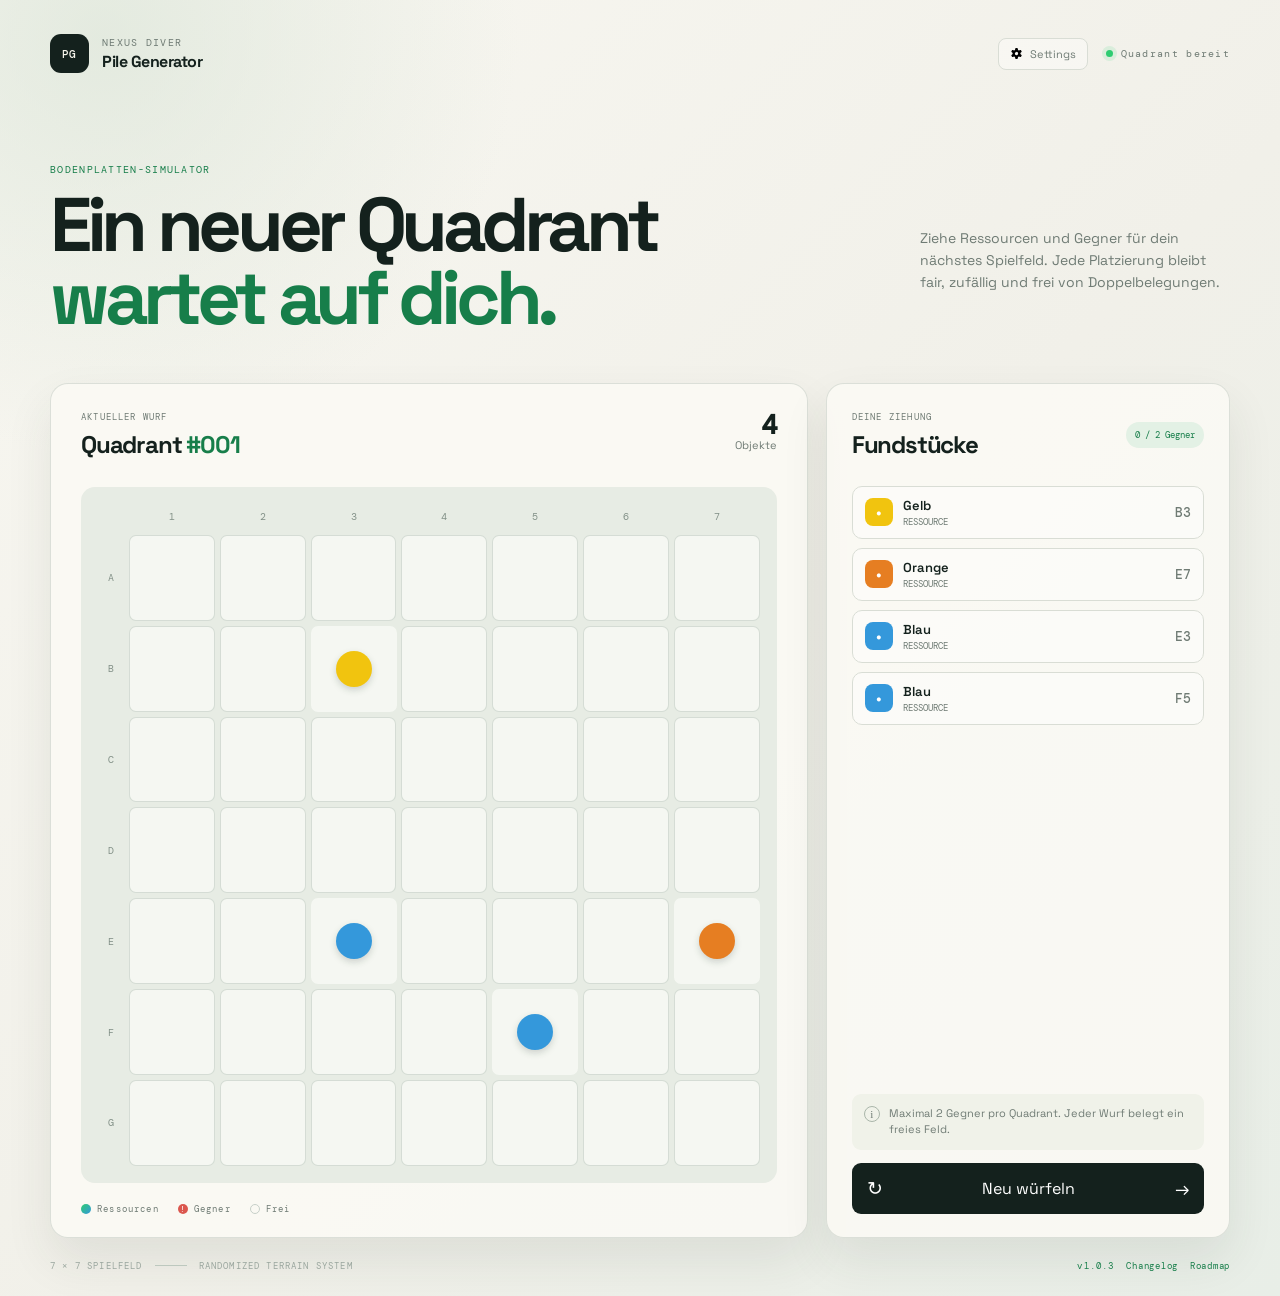
==== index.html @ 3422fe76 "Initial release of Pile Generator" ====
<!doctype html>
<html lang="de">
	<head>
		<meta charset="UTF-8" />
		<meta name="viewport" content="width=device-width, initial-scale=1.0" />
		<meta name="theme-color" content="#10251f" />
		<meta name="application-version" content="1.0.3" />
		<title>Pile Generator | Spielfeld-Bodenplatten</title>
		<link rel="stylesheet" href="styles.css" />
	</head>
	<body>
		<main class="app-shell">
			<header class="app-header">
				<div class="brand-lockup">
					<span class="brand-mark" aria-hidden="true">PG</span>
					<div>
						<p class="eyebrow">NEXUS DIVER</p>
						<h1>Pile Generator</h1>
					</div>
				</div>
				<div class="header-actions">
					<button id="settings-button" class="settings-button" type="button" aria-controls="settings-view" aria-expanded="false">
						<img class="settings-icon" src="img/gear-solid-full.svg" alt="" aria-hidden="true" />
						<span>Settings</span>
					</button>
					<div class="header-meta">
						<span class="status-dot" aria-hidden="true"></span>
						<span>Quadrant bereit</span>
					</div>
				</div>
			</header>

			<section class="intro" aria-labelledby="page-title">
				<div>
					<p class="eyebrow accent-label">BODENPLATTEN-SIMULATOR</p>
					<h2 id="page-title">
						Ein neuer Quadrant
						<br />
						<em>wartet auf dich.</em>
					</h2>
				</div>
				<p class="intro-copy">Ziehe Ressourcen und Gegner für dein nächstes Spielfeld. Jede Platzierung bleibt fair, zufällig und frei von Doppelbelegungen.</p>
			</section>

			<section id="settings-view" class="settings-view" aria-labelledby="settings-title" hidden>
				<div class="settings-heading">
					<div>
						<p class="section-kicker">APP KONFIGURATION</p>
						<h2 id="settings-title">Generator einstellen</h2>
						<p class="settings-description">Passe Raster, Ziehungsregeln, Ressourcen und Gegner direkt als JSON an.</p>
					</div>
					<button id="close-settings-button" class="text-button" type="button">← Zum Generator</button>
				</div>
				<div class="settings-layout">
					<div class="config-editor-panel">
						<label class="editor-label" for="config-editor">Konfigurations-JSON</label>
						<textarea id="config-editor" spellcheck="false" aria-describedby="config-help"></textarea>
						<p id="config-help" class="config-help">Änderungen werden erst nach „Konfiguration übernehmen“ aktiv.</p>
						<p id="config-message" class="config-message" role="status" aria-live="polite"></p>
						<div class="settings-actions">
							<button id="reset-config-button" class="secondary-button" type="button">Auf Default zurücksetzen</button>
							<button id="apply-config-button" class="primary-button" type="button">Konfiguration übernehmen</button>
						</div>
					</div>
					<aside class="config-info">
						<p class="section-kicker">AKTUELL AKTIV</p>
						<div class="config-stat">
							<strong id="config-grid-stat">7 × 7</strong>
							<span>Raster</span>
						</div>
						<div class="config-stat">
							<strong id="config-object-stat">4–8</strong>
							<span>Objekte pro Wurf</span>
						</div>
						<div class="config-stat">
							<strong id="config-enemy-stat">2</strong>
							<span>Gegner maximal</span>
						</div>
						<p class="config-tip">
							Tipp: Bei Ressourcen bestimmt
							<code>weight</code>
							, wie häufig eine Farbe gezogen wird.
						</p>
						<p class="storage-note">
							Gespeichert wird nur in diesem Browser unter
							<code>pile-generator-config</code>
							.
						</p>
					</aside>
				</div>
			</section>

			<section class="workspace" aria-label="Spielfeld und Ziehungsdetails">
				<div class="board-panel">
					<div class="panel-heading">
						<div>
							<p class="section-kicker">AKTUELLER WURF</p>
							<h3>
								Quadrant
								<span id="roll-number">#001</span>
							</h3>
						</div>
						<div class="object-count" aria-live="polite">
							<strong id="object-count">0</strong>
							<span>Objekte</span>
						</div>
					</div>
					<div class="board-wrap">
						<div id="board" class="board" aria-label="7 mal 7 Spielfeld"></div>
					</div>
					<div class="board-footer">
						<span>
							<i class="legend-swatch resource-swatch"></i>
							Ressourcen
						</span>
						<span>
							<i class="legend-swatch enemy-swatch">!</i>
							Gegner
						</span>
						<span class="empty-legend">
							<i class="legend-swatch empty-swatch"></i>
							Frei
						</span>
					</div>
				</div>

				<aside class="details-panel" aria-labelledby="details-title">
					<div class="panel-heading compact-heading">
						<div>
							<p class="section-kicker">DEINE ZIEHUNG</p>
							<h3 id="details-title">Fundstücke</h3>
						</div>
						<span id="enemy-limit" class="limit-chip">0 / 2 Gegner</span>
					</div>
					<div id="results-list" class="results-list" aria-live="polite"></div>
					<div class="rules-note">
						<span class="note-icon" aria-hidden="true">i</span>
						<p>Maximal 2 Gegner pro Quadrant. Jeder Wurf belegt ein freies Feld.</p>
					</div>
					<button id="reroll-button" class="reroll-button" type="button">
						<span class="button-icon" aria-hidden="true">↻</span>
						<span>Neu würfeln</span>
						<span class="button-arrow" aria-hidden="true">→</span>
					</button>
				</aside>
			</section>

			<footer class="app-footer">
				<span>7 × 7 SPIELFELD</span>
				<span class="footer-line" aria-hidden="true"></span>
				<span>RANDOMIZED TERRAIN SYSTEM</span>
				<span id="app-version" class="app-version"></span>
				<a class="changelog-link" href="changelog.html">Changelog</a>
				<a class="changelog-link" href="roadmap.html">Roadmap</a>
			</footer>
		</main>
		<script src="app.js"></script>
	</body>
</html>
---- styles.css ----
@import url('https://fonts.googleapis.com/css2?family=DM+Mono:wght@400;500&family=Space+Grotesk:wght@400;500;600;700&display=swap');

:root {
	--ink: #14211d;
	--muted: #6f7b74;
	--paper: #f1f0e9;
	--panel: #fbfaf4;
	--line: #d9ddd5;
	--green: #2ecc71;
	--green-dark: #177e4a;
	--orange: #e67e22;
	--yellow: #f1c40f;
	--purple: #9b59b6;
	--blue: #3498db;
	--danger: #db574e;
	--shadow: 0 22px 48px rgba(39, 60, 49, 0.09);
}

* {
	box-sizing: border-box;
}

body {
	min-width: 320px;
	margin: 0;
	color: var(--ink);
	background: radial-gradient(circle at 8% 3%, rgba(219, 229, 216, 0.7), transparent 26rem), linear-gradient(135deg, #f8f7f1 0%, var(--paper) 55%, #e8eee7 100%);
	font-family: 'Space Grotesk', 'Avenir Next', sans-serif;
}

button {
	font: inherit;
}

.app-shell {
	width: min(1180px, calc(100% - 48px));
	margin: 0 auto;
	padding: 34px 0 24px;
}

.app-header,
.intro,
.panel-heading,
.board-footer,
.app-footer,
.header-meta,
.brand-lockup,
.rules-note,
.result-item,
.reroll-button {
	display: flex;
	align-items: center;
}

.app-header {
	justify-content: space-between;
}
.brand-lockup {
	gap: 13px;
}
.brand-mark {
	display: grid;
	width: 39px;
	height: 39px;
	place-items: center;
	color: #f7f5ec;
	background: var(--ink);
	border-radius: 11px;
	font-family: 'DM Mono', monospace;
	font-size: 11px;
	font-weight: 500;
	letter-spacing: 0.05em;
}
.eyebrow,
.section-kicker,
.app-footer,
.header-meta,
.board-footer {
	margin: 0;
	font-family: 'DM Mono', monospace;
	font-size: 10px;
	letter-spacing: 0.13em;
}
.eyebrow {
	color: var(--muted);
}
.brand-lockup h1 {
	margin: 2px 0 0;
	font-size: 16px;
	letter-spacing: -0.03em;
}
.header-meta {
	gap: 8px;
	color: var(--muted);
}
.header-actions {
	display: flex;
	align-items: center;
	gap: 18px;
}
.settings-button,
.text-button,
.secondary-button,
.primary-button {
	border: 0;
	cursor: pointer;
}
.settings-button {
	display: flex;
	align-items: center;
	gap: 7px;
	padding: 8px 11px;
	color: var(--muted);
	border: 1px solid var(--line);
	border-radius: 8px;
	background: rgba(255, 255, 255, 0.35);
	font-size: 11px;
	transition: 180ms ease;
}
.settings-button:hover,
.settings-button.active {
	color: var(--ink);
	border-color: var(--green-dark);
	background: #e3f1e5;
}
.settings-icon {
	display: block;
	width: 13px;
	height: 13px;
	object-fit: contain;
}
.status-dot {
	display: block;
	width: 7px;
	height: 7px;
	flex: 0 0 7px;
	background: var(--green);
	border-radius: 50%;
	box-shadow: 0 0 0 4px rgba(46, 204, 113, 0.13);
}

.intro {
	justify-content: space-between;
	gap: 40px;
	margin: 90px 0 48px;
}
.accent-label {
	color: var(--green-dark);
}
.intro h2 {
	margin: 13px 0 0;
	font-size: clamp(40px, 6vw, 76px);
	line-height: 0.96;
	letter-spacing: -0.07em;
}
.intro h2 em {
	color: var(--green-dark);
	font-style: normal;
}
.intro-copy {
	width: min(310px, 100%);
	margin: 24px 0 0;
	color: var(--muted);
	font-size: 14px;
	line-height: 1.55;
}

.workspace {
	display: grid;
	grid-template-columns: minmax(0, 1.5fr) minmax(300px, 0.8fr);
	gap: 18px;
}
[hidden] {
	display: none !important;
}
.board-panel,
.details-panel {
	background: rgba(251, 250, 244, 0.88);
	border: 1px solid rgba(217, 221, 213, 0.9);
	border-radius: 18px;
	box-shadow: var(--shadow);
}
.board-panel {
	padding: 27px 30px 22px;
}
.details-panel {
	display: flex;
	min-height: 550px;
	flex-direction: column;
	padding: 27px 25px 23px;
}
.panel-heading {
	justify-content: space-between;
	align-items: flex-start;
}
.section-kicker {
	color: var(--muted);
	font-size: 9px;
}
.panel-heading h3 {
	margin: 6px 0 0;
	font-size: 24px;
	letter-spacing: -0.05em;
}
.panel-heading h3 span {
	color: var(--green-dark);
}
.object-count {
	display: grid;
	justify-items: end;
	color: var(--muted);
	font-size: 11px;
}
.object-count strong {
	color: var(--ink);
	font-family: 'DM Mono', monospace;
	font-size: 27px;
	line-height: 1;
}

.board-wrap {
	margin: 27px 0 20px;
	padding: 17px;
	background: #e7ece4;
	border-radius: 14px;
}
.board {
	display: grid;
	grid-template-columns: 26px repeat(var(--grid-columns, 7), minmax(34px, 1fr));
	grid-template-rows: 26px repeat(var(--grid-rows, 7), minmax(34px, 1fr));
	gap: 5px;
}
.axis-label {
	display: grid;
	place-items: center;
	color: #829087;
	font-family: 'DM Mono', monospace;
	font-size: 10px;
}
.cell {
	position: relative;
	display: grid;
	min-width: 0;
	aspect-ratio: 1;
	place-items: center;
	border: 1px solid rgba(205, 214, 206, 0.8);
	border-radius: 7px;
	background: rgba(251, 252, 248, 0.7);
	transition:
		transform 180ms ease,
		background 180ms ease;
}
.cell.occupied {
	animation: place-in 340ms both;
}
.cell:hover {
	z-index: 1;
	transform: translateY(-2px);
}
.cell.resource {
	border-color: transparent;
}
.cell.enemy {
	border: 2px solid var(--danger);
	background: #f9ddd7;
}
.cell-marker {
	width: 43%;
	height: 43%;
	border-radius: 50%;
	box-shadow: 0 3px 7px rgba(20, 33, 29, 0.18);
}
.enemy-marker {
	display: grid;
	width: 70%;
	height: 70%;
	place-items: center;
	color: var(--danger);
	box-sizing: border-box;
}
.enemy-marker {
	width: 72%;
	height: 72%;
}
.enemy-marker,
.result-enemy-marker {
	display: block;
	object-fit: contain;
}
.result-enemy-marker {
	width: 22px;
	height: 22px;
	margin: 3px auto;
}
.board-footer {
	gap: 19px;
	color: var(--muted);
	font-size: 9px;
}
.board-footer span {
	display: flex;
	align-items: center;
	gap: 6px;
}
.legend-swatch {
	display: inline-grid;
	width: 10px;
	height: 10px;
	place-items: center;
	border-radius: 50%;
}
.resource-swatch {
	background: linear-gradient(135deg, var(--green), var(--blue));
}
.enemy-swatch {
	color: #fff;
	background: var(--danger);
	font-size: 8px;
	font-style: normal;
}
.empty-swatch {
	border: 1px solid #c7d0c9;
	background: transparent;
}

.compact-heading {
	align-items: center;
}
.limit-chip {
	padding: 7px 9px;
	color: var(--green-dark);
	background: #e3f1e5;
	border-radius: 20px;
	font-family: 'DM Mono', monospace;
	font-size: 9px;
}
.results-list {
	display: grid;
	gap: 9px;
	margin: 26px 0;
}
.result-item {
	justify-content: space-between;
	gap: 10px;
	min-height: 51px;
	padding: 10px 12px;
	border: 1px solid var(--line);
	border-radius: 10px;
	background: rgba(255, 255, 255, 0.42);
	animation: slide-in 360ms both;
}
.result-main {
	display: flex;
	min-width: 0;
	align-items: center;
	gap: 10px;
}
.result-icon {
	display: grid;
	width: 28px;
	height: 28px;
	flex: 0 0 28px;
	place-items: center;
	border-radius: 8px;
	color: white;
	font-size: 14px;
	font-weight: 700;
}
.enemy-result-icon {
	font-size: 0;
}
.result-name {
	overflow: hidden;
	text-overflow: ellipsis;
	white-space: nowrap;
	font-size: 13px;
	font-weight: 600;
}
.result-type {
	margin-top: 2px;
	color: var(--muted);
	font-family: 'DM Mono', monospace;
	font-size: 9px;
}
.result-coordinate {
	color: var(--muted);
	font-family: 'DM Mono', monospace;
	font-size: 13px;
	font-weight: 500;
}
.empty-results {
	padding: 30px 10px;
	color: var(--muted);
	text-align: center;
	font-size: 13px;
}
.rules-note {
	align-items: flex-start;
	gap: 9px;
	margin-top: auto;
	padding: 12px;
	color: var(--muted);
	background: #f0f2e9;
	border-radius: 9px;
}
.rules-note p {
	margin: 0;
	font-size: 11px;
	line-height: 1.45;
}
.note-icon {
	display: grid;
	width: 16px;
	height: 16px;
	flex: 0 0 16px;
	place-items: center;
	border: 1px solid #aab6aa;
	border-radius: 50%;
	font-family: Georgia, serif;
	font-size: 11px;
}
.reroll-button {
	justify-content: space-between;
	width: 100%;
	margin-top: 13px;
	padding: 14px 15px;
	color: #fff;
	border: 0;
	border-radius: 9px;
	background: var(--ink);
	cursor: pointer;
	transition:
		background 180ms ease,
		transform 180ms ease;
}
.reroll-button:hover {
	background: var(--green-dark);
	transform: translateY(-2px);
}
.reroll-button:active {
	transform: translateY(0);
}
.button-icon {
	font-size: 19px;
	line-height: 1;
}
.button-arrow {
	font-size: 18px;
}

.app-footer {
	gap: 12px;
	margin-top: 22px;
	color: #9aa69e;
	font-size: 9px;
}
.app-version {
	margin-left: auto;
	color: var(--green-dark);
}
.changelog-link {
	color: var(--green-dark);
	font-family: 'DM Mono', monospace;
	font-size: 9px;
	letter-spacing: 0.08em;
	text-decoration: none;
}
.changelog-link:hover {
	text-decoration: underline;
}
.changelog-page {
	width: min(700px, calc(100% - 48px));
	margin: 0 auto;
	padding: 34px 0 70px;
}
.changelog-page .app-header {
	margin-bottom: 90px;
}
.changelog-page h2 {
	margin: 10px 0 30px;
	font-size: clamp(40px, 7vw, 72px);
	letter-spacing: -0.07em;
}
.changelog-entry {
	padding: 22px 0;
	border-top: 1px solid var(--line);
}
.changelog-entry h3 {
	margin: 0 0 12px;
	font-family: 'DM Mono', monospace;
	font-size: 18px;
}
.changelog-entry p {
	margin: 0;
	color: var(--muted);
	font-size: 15px;
	line-height: 1.6;
}
.changelog-back {
	display: inline-block;
	margin-top: 40px;
	color: var(--green-dark);
	font-size: 13px;
	text-decoration: none;
}
.changelog-back:hover {
	text-decoration: underline;
}
.settings-view {
	padding: 30px;
	border: 1px solid rgba(217, 221, 213, 0.9);
	border-radius: 18px;
	background: rgba(251, 250, 244, 0.88);
	box-shadow: var(--shadow);
}
.settings-heading {
	display: flex;
	justify-content: space-between;
	gap: 24px;
	align-items: flex-start;
}
.settings-heading h2 {
	margin: 7px 0 0;
	font-size: 34px;
	letter-spacing: -0.06em;
}
.settings-description,
.config-help {
	color: var(--muted);
	font-size: 13px;
}
.settings-description {
	margin: 10px 0 0;
}
.text-button {
	padding: 9px 0;
	color: var(--green-dark);
	background: transparent;
	font-size: 12px;
}
.settings-layout {
	display: grid;
	grid-template-columns: minmax(0, 1fr) 230px;
	gap: 18px;
	margin-top: 30px;
}
.config-editor-panel,
.config-info {
	padding: 20px;
	border: 1px solid var(--line);
	border-radius: 12px;
	background: rgba(255, 255, 255, 0.38);
}
.editor-label {
	display: block;
	margin-bottom: 9px;
	font-family: 'DM Mono', monospace;
	font-size: 10px;
	letter-spacing: 0.1em;
	text-transform: uppercase;
}
#config-editor {
	display: block;
	width: 100%;
	min-height: 470px;
	resize: vertical;
	padding: 15px;
	color: #dce9dd;
	border: 0;
	border-radius: 8px;
	outline: none;
	background: #182722;
	font-family: 'DM Mono', monospace;
	font-size: 12px;
	line-height: 1.6;
}
#config-editor:focus {
	box-shadow: 0 0 0 2px var(--green);
}
.config-help {
	margin: 10px 0 0;
	font-size: 11px;
}
.config-message {
	min-height: 18px;
	margin: 8px 0 0;
	font-size: 12px;
}
.config-message.success {
	color: var(--green-dark);
}
.config-message.error {
	color: var(--danger);
}
.settings-actions {
	display: flex;
	justify-content: flex-end;
	gap: 10px;
	margin-top: 16px;
}
.secondary-button,
.primary-button {
	padding: 11px 14px;
	border-radius: 8px;
	font-size: 12px;
}
.secondary-button {
	color: var(--ink);
	border: 1px solid var(--line);
	background: transparent;
}
.primary-button {
	color: #fff;
	background: var(--ink);
}
.secondary-button:hover {
	border-color: var(--green-dark);
}
.primary-button:hover {
	background: var(--green-dark);
}
.config-info {
	align-self: start;
}
.config-stat {
	display: grid;
	gap: 4px;
	padding: 17px 0;
	border-bottom: 1px solid var(--line);
}
.config-stat strong {
	font-family: 'DM Mono', monospace;
	font-size: 24px;
}
.config-stat span {
	color: var(--muted);
	font-size: 11px;
}
.config-tip {
	margin: 20px 0 0;
	color: var(--muted);
	font-size: 11px;
	line-height: 1.5;
}
.config-tip code {
	color: var(--green-dark);
	font-family: 'DM Mono', monospace;
}
.storage-note {
	margin: 16px 0 0;
	padding-top: 16px;
	color: var(--muted);
	border-top: 1px solid var(--line);
	font-size: 10px;
	line-height: 1.5;
}
.storage-note code {
	color: var(--green-dark);
	font-family: 'DM Mono', monospace;
}
.footer-line {
	width: 32px;
	height: 1px;
	background: #bdc8be;
}

@keyframes place-in {
	from {
		opacity: 0;
		transform: scale(0.65);
	}
	to {
		opacity: 1;
		transform: scale(1);
	}
}
@keyframes slide-in {
	from {
		opacity: 0;
		transform: translateX(10px);
	}
	to {
		opacity: 1;
		transform: translateX(0);
	}
}

@media (max-width: 800px) {
	.intro {
		align-items: flex-end;
		margin-top: 65px;
	}
	.workspace {
		grid-template-columns: 1fr;
	}
	.details-panel {
		min-height: auto;
	}
	.results-list {
		grid-template-columns: repeat(2, minmax(0, 1fr));
	}
}

@media (max-width: 520px) {
	.app-shell {
		width: min(100% - 28px, 440px);
		padding-top: 16px;
		padding-bottom: 92px;
	}
	.brand-mark {
		width: 32px;
		height: 32px;
		border-radius: 9px;
		font-size: 9px;
	}
	.brand-lockup {
		gap: 9px;
	}
	.brand-lockup h1 {
		font-size: 14px;
	}
	.brand-lockup .eyebrow {
		font-size: 8px;
	}
	.header-meta {
		font-size: 0;
		width: 7px;
		flex: 0 0 7px;
	}
	.header-actions {
		gap: 12px;
	}
	.settings-button span:last-child {
		display: none;
	}
	.intro {
		display: block;
		margin: 34px 0 22px;
	}
	.intro h2 {
		font-size: 34px;
		line-height: 1;
	}
	.intro-copy {
		width: min(270px, 100%);
		margin-top: 12px;
		font-size: 12px;
		line-height: 1.4;
	}
	.board-panel {
		padding: 19px 14px 18px;
	}
	.details-panel {
		padding: 21px 17px 92px;
	}
	.reroll-button {
		position: fixed;
		z-index: 10;
		right: 14px;
		bottom: max(12px, env(safe-area-inset-bottom));
		left: 14px;
		width: auto;
		box-shadow: 0 10px 26px rgba(20, 33, 29, 0.2);
	}
	.board-wrap {
		margin: 20px 0 16px;
		padding: 9px;
	}
	.board {
		grid-template-columns: 20px repeat(7, minmax(25px, 1fr));
		grid-template-rows: 20px repeat(7, minmax(25px, 1fr));
		gap: 3px;
	}
	.board-footer {
		gap: 10px;
		font-size: 8px;
	}
	.empty-legend {
		display: none !important;
	}
	.results-list {
		grid-template-columns: 1fr;
		margin: 18px 0;
	}
	.settings-view {
		padding: 20px 15px;
	}
	.settings-heading {
		display: block;
	}
	.settings-heading h2 {
		font-size: 30px;
	}
	.text-button {
		margin-top: 18px;
	}
	.settings-layout {
		grid-template-columns: 1fr;
		margin-top: 22px;
	}
	#config-editor {
		min-height: 390px;
		font-size: 11px;
	}
	.settings-actions {
		flex-direction: column-reverse;
	}
	.secondary-button,
	.primary-button {
		width: 100%;
	}
	.changelog-page {
		width: min(100% - 28px, 440px);
		padding-top: 22px;
	}
	.changelog-page .app-header {
		margin-bottom: 60px;
	}
	.app-footer {
		font-size: 8px;
	}
}
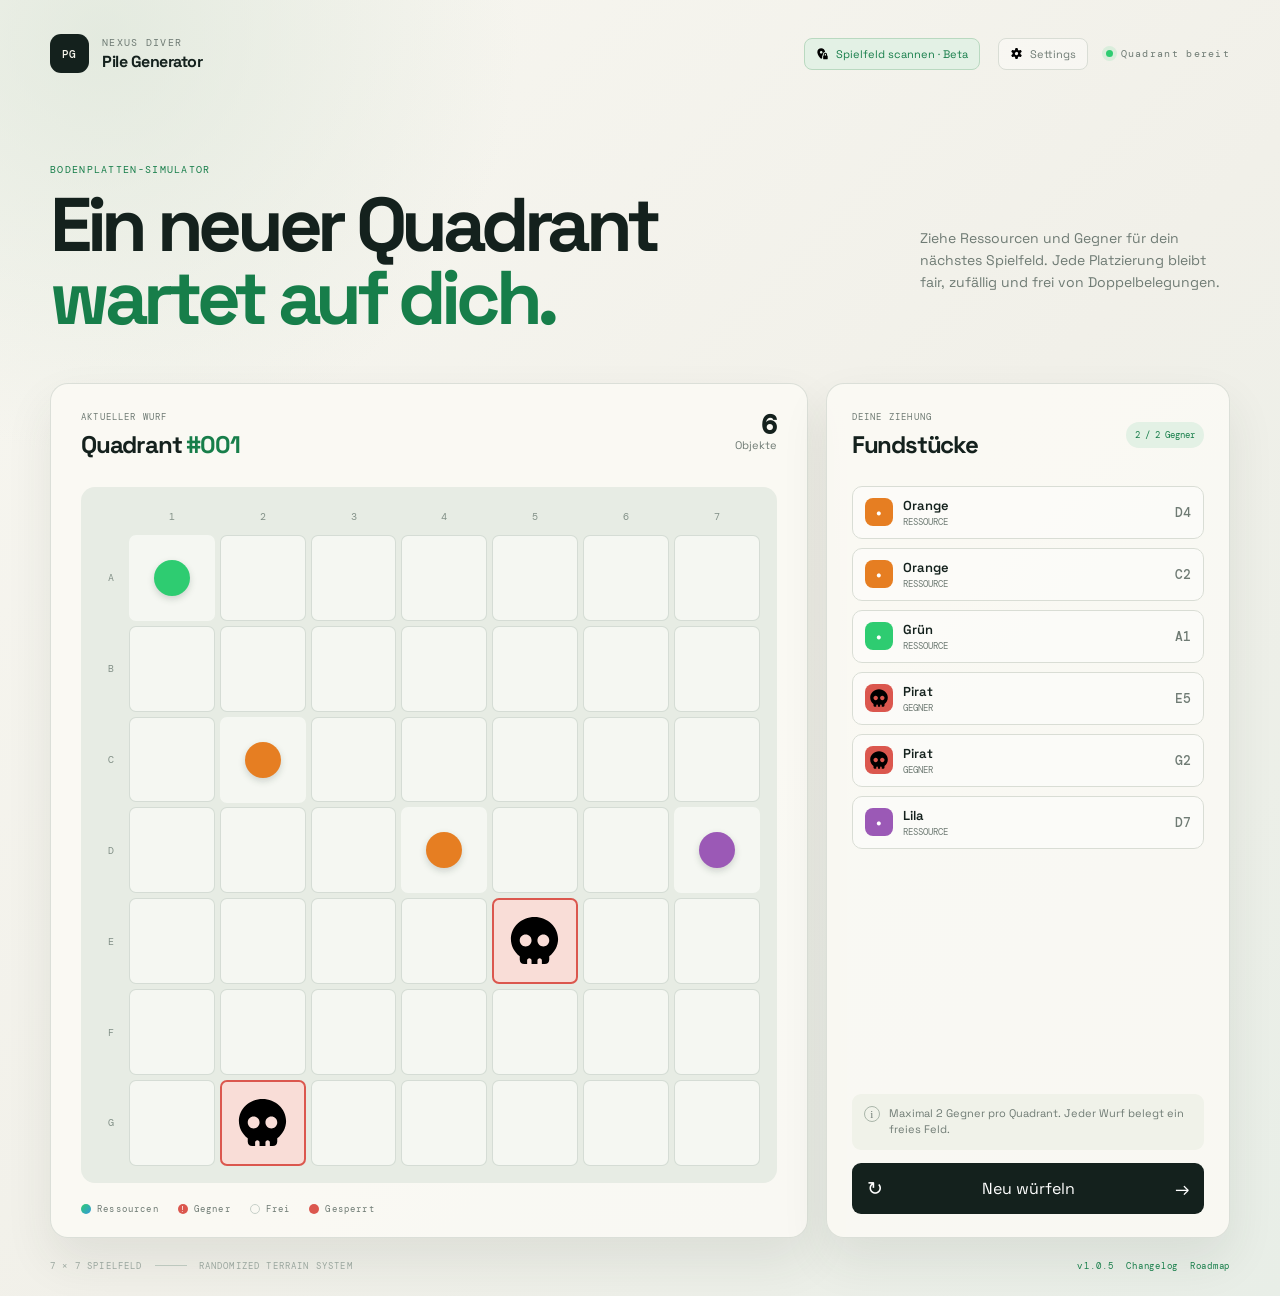
==== commit 2b7438b0: "Add beta board scanning and project documentation" ====
--- a/index.html
+++ b/index.html
@@ -4,7 +4,7 @@
 		<meta charset="UTF-8" />
 		<meta name="viewport" content="width=device-width, initial-scale=1.0" />
 		<meta name="theme-color" content="#10251f" />
-		<meta name="application-version" content="1.0.3" />
+		<meta name="application-version" content="1.0.5" />
 		<title>Pile Generator | Spielfeld-Bodenplatten</title>
 		<link rel="stylesheet" href="styles.css" />
 	</head>
@@ -19,6 +19,10 @@
 					</div>
 				</div>
 				<div class="header-actions">
+					<button id="scan-button" class="scan-button" type="button" aria-controls="scan-view" aria-expanded="false">
+						<img class="scan-icon" src="img/location-pin-lock-solid-full.svg" alt="" aria-hidden="true" />
+						<span>Spielfeld scannen · Beta</span>
+					</button>
 					<button id="settings-button" class="settings-button" type="button" aria-controls="settings-view" aria-expanded="false">
 						<img class="settings-icon" src="img/gear-solid-full.svg" alt="" aria-hidden="true" />
 						<span>Settings</span>
@@ -40,6 +44,72 @@
 					</h2>
 				</div>
 				<p class="intro-copy">Ziehe Ressourcen und Gegner für dein nächstes Spielfeld. Jede Platzierung bleibt fair, zufällig und frei von Doppelbelegungen.</p>
+			</section>
+
+			<section id="scan-view" class="scan-view" aria-labelledby="scan-title" hidden>
+				<div class="settings-heading">
+					<div>
+						<p class="section-kicker">SPIELFELD-ANALYSE</p>
+						<h2 id="scan-title">
+							Foto einlesen
+							<small>[Beta-Version]</small>
+						</h2>
+						<p class="settings-description">Fotografiere das Spielfeld von oben. Dunkle Flächen werden zunächst als Wände erkannt und können danach korrigiert werden.</p>
+					</div>
+					<button id="close-scan-button" class="text-button" type="button">← Zum Generator</button>
+				</div>
+				<div class="scan-layout">
+					<div class="scan-preview-panel">
+						<div class="scan-preview-wrap">
+							<canvas id="scan-canvas" aria-label="Vorschau des eingelesenen Spielfeldfotos"></canvas>
+							<div id="scan-crop-box" class="scan-crop-box" hidden></div>
+							<div id="scan-grid" class="scan-grid" aria-label="Erkannte Spielfeldfelder"></div>
+							<div id="scan-empty" class="scan-empty">Kein Foto – Felder direkt antippen</div>
+						</div>
+						<p id="scan-status" class="config-message" role="status" aria-live="polite">Wähle ein Foto oder öffne die Handykamera.</p>
+					</div>
+					<aside class="scan-controls">
+						<label class="primary-button scan-upload-button" for="scan-file-input">Foto aufnehmen / auswählen</label>
+						<input id="scan-file-input" class="visually-hidden" type="file" accept="image/*" capture="environment" />
+						<p class="config-help">Schwarze Ränder allein sperren kein Feld. Nur dunkle Innenflächen werden erkannt. Tippe Felder an, um die Erkennung umzuschalten.</p>
+						<div id="scan-crop-tools" class="scan-crop-tools" hidden>
+							<p class="scan-crop-title">Quadratischen Bildausschnitt wählen</p>
+							<label for="crop-x">
+								Horizontal
+								<output id="crop-x-value">50</output>
+							</label>
+							<input id="crop-x" type="range" min="0" max="100" value="50" />
+							<label for="crop-y">
+								Vertikal
+								<output id="crop-y-value">50</output>
+							</label>
+							<input id="crop-y" type="range" min="0" max="100" value="50" />
+							<label for="crop-size">
+								Größe
+								<output id="crop-size-value">100</output>
+							</label>
+							<input id="crop-size" type="range" min="45" max="100" value="100" />
+							<button id="crop-image-button" class="primary-button" type="button">Zuschneiden &amp; analysieren</button>
+						</div>
+						<label class="scan-sensitivity-label" for="scan-sensitivity">
+							Erkennungsempfindlichkeit
+							<output id="scan-sensitivity-value">55</output>
+						</label>
+						<input id="scan-sensitivity" class="scan-sensitivity" type="range" min="0" max="100" value="55" />
+						<div class="scan-legend">
+							<span>
+								<i class="scan-legend-swatch playable"></i>
+								Bespielbar
+							</span>
+							<span>
+								<i class="scan-legend-swatch blocked"></i>
+								Wand / gesperrt
+							</span>
+						</div>
+						<button id="reset-scan-button" class="secondary-button" type="button">Alle Felder freigeben</button>
+						<button id="apply-scan-button" class="primary-button" type="button" disabled>Maske übernehmen</button>
+					</aside>
+				</div>
 			</section>
 
 			<section id="settings-view" class="settings-view" aria-labelledby="settings-title" hidden>
@@ -120,6 +190,10 @@
 						<span class="empty-legend">
 							<i class="legend-swatch empty-swatch"></i>
 							Frei
+						</span>
+						<span>
+							<i class="legend-swatch blocked-swatch"></i>
+							Gesperrt
 						</span>
 					</div>
 				</div>
--- a/styles.css
+++ b/styles.css
@@ -225,6 +225,8 @@
 	border-radius: 14px;
 }
 .board {
+	position: relative;
+	z-index: 1;
 	display: grid;
 	grid-template-columns: 26px repeat(var(--grid-columns, 7), minmax(34px, 1fr));
 	grid-template-rows: 26px repeat(var(--grid-rows, 7), minmax(34px, 1fr));
@@ -264,6 +266,10 @@
 	border: 2px solid var(--danger);
 	background: #f9ddd7;
 }
+.cell.blocked {
+	border: 1px solid rgb(152 152 152 / 48%);
+	background: rgb(52 52 52 / 16%);
+}
 .cell-marker {
 	width: 43%;
 	height: 43%;
@@ -321,6 +327,9 @@
 .empty-swatch {
 	border: 1px solid #c7d0c9;
 	background: transparent;
+}
+.blocked-swatch {
+	background: var(--danger);
 }
 
 .compact-heading {
@@ -513,6 +522,214 @@
 	background: rgba(251, 250, 244, 0.88);
 	box-shadow: var(--shadow);
 }
+.scan-button {
+	display: flex;
+	align-items: center;
+	gap: 7px;
+	padding: 8px 11px;
+	color: var(--green-dark);
+	border: 1px solid #b9d9c0;
+	border-radius: 8px;
+	background: #e3f1e5;
+	cursor: pointer;
+	font-size: 11px;
+	transition: 180ms ease;
+}
+.scan-button:hover,
+.scan-button.active {
+	color: #fff;
+	border-color: var(--green-dark);
+	background: var(--green-dark);
+}
+.scan-icon {
+	display: block;
+	width: 13px;
+	height: 13px;
+	object-fit: contain;
+}
+.scan-view {
+	padding: 30px;
+	border: 1px solid rgba(217, 221, 213, 0.9);
+	border-radius: 18px;
+	background: rgba(251, 250, 244, 0.88);
+	box-shadow: var(--shadow);
+}
+.scan-layout {
+	display: grid;
+	grid-template-columns: minmax(0, 1fr) 230px;
+	gap: 18px;
+	margin-top: 30px;
+}
+.scan-preview-panel,
+.scan-controls {
+	padding: 20px;
+	border: 1px solid var(--line);
+	border-radius: 12px;
+	background: rgba(255, 255, 255, 0.38);
+}
+.scan-preview-wrap {
+	position: relative;
+	display: grid;
+	min-height: 360px;
+	place-items: center;
+	overflow: hidden;
+	border-radius: 9px;
+	background: #182722;
+}
+#scan-canvas {
+	display: block;
+	width: 100%;
+	height: 100%;
+	max-height: none;
+	object-fit: fill;
+}
+.scan-empty {
+	position: absolute;
+	color: #b9c8bc;
+	font-size: 13px;
+	pointer-events: none;
+}
+.scan-crop-box {
+	position: absolute;
+	z-index: 2;
+	border: 2px solid #fff;
+	box-shadow: 0 0 0 9999px rgba(10, 25, 20, 0.5);
+	pointer-events: none;
+}
+.scan-grid {
+	position: absolute;
+	inset: 0;
+	display: grid;
+	grid-template-columns: repeat(var(--scan-columns, 7), minmax(0, 1fr));
+	grid-template-rows: repeat(var(--scan-rows, 7), minmax(0, 1fr));
+	gap: 0;
+}
+.scan-cell {
+	min-width: 0;
+	padding: 0;
+	color: rgba(255, 255, 255, 0.55);
+	border: 1px solid rgba(255, 255, 255, 0.3);
+	background: rgba(46, 204, 113, 0.08);
+	cursor: pointer;
+	font-family: 'DM Mono', monospace;
+	font-size: clamp(8px, 1.2vw, 12px);
+	transition: 150ms ease;
+}
+.scan-cell:hover,
+.scan-cell:focus-visible {
+	background: rgba(46, 204, 113, 0.28);
+	outline: 2px solid #fff;
+	outline-offset: -2px;
+}
+.scan-cell.blocked {
+	color: rgba(255, 255, 255, 0.75);
+	background: rgba(219, 87, 78, 0.62);
+}
+.scan-status {
+	margin-bottom: 0;
+}
+.scan-controls {
+	display: flex;
+	align-items: stretch;
+	flex-direction: column;
+}
+.scan-upload-button {
+	display: block;
+	text-align: center;
+}
+.scan-crop-tools {
+	display: grid;
+	gap: 7px;
+	margin-top: 18px;
+	padding-top: 16px;
+	border-top: 1px solid var(--line);
+}
+.scan-crop-title {
+	margin: 0 0 4px;
+	font-family: 'DM Mono', monospace;
+	font-size: 10px;
+	letter-spacing: 0.08em;
+	text-transform: uppercase;
+}
+.scan-crop-tools label {
+	display: flex;
+	justify-content: space-between;
+	color: var(--muted);
+	font-size: 11px;
+}
+.scan-crop-tools output {
+	color: var(--green-dark);
+	font-family: 'DM Mono', monospace;
+}
+.scan-crop-tools input[type='range'] {
+	width: 100%;
+	margin: 0 0 5px;
+	accent-color: var(--green-dark);
+}
+.scan-crop-tools .primary-button {
+	width: 100%;
+	margin-top: 8px;
+}
+.scan-sensitivity-label {
+	display: flex;
+	justify-content: space-between;
+	margin-top: 22px;
+	color: var(--muted);
+	font-family: 'DM Mono', monospace;
+	font-size: 10px;
+}
+.scan-sensitivity-label output {
+	color: var(--green-dark);
+}
+.scan-sensitivity {
+	width: 100%;
+	margin: 10px 0 18px;
+	accent-color: var(--green-dark);
+}
+.visually-hidden {
+	position: absolute;
+	width: 1px;
+	height: 1px;
+	padding: 0;
+	overflow: hidden;
+	clip: rect(0, 0, 0, 0);
+	white-space: nowrap;
+	border: 0;
+}
+.scan-legend {
+	display: grid;
+	gap: 9px;
+	margin: auto 0 16px;
+	color: var(--muted);
+	font-size: 11px;
+}
+.scan-legend span {
+	display: flex;
+	align-items: center;
+	gap: 7px;
+}
+.scan-legend-swatch {
+	display: block;
+	width: 13px;
+	height: 13px;
+	border: 1px solid rgba(255, 255, 255, 0.6);
+	border-radius: 3px;
+}
+.scan-legend-swatch.playable {
+	background: rgba(46, 204, 113, 0.7);
+}
+.scan-legend-swatch.blocked {
+	background: var(--danger);
+}
+.scan-controls .secondary-button,
+.scan-controls .primary-button {
+	width: 100%;
+	margin-top: 9px;
+}
+.primary-button:disabled {
+	opacity: 0.45;
+	cursor: not-allowed;
+}
 .settings-heading {
 	display: flex;
 	justify-content: space-between;
@@ -733,6 +950,9 @@
 	.settings-button span:last-child {
 		display: none;
 	}
+	.scan-button span:last-child {
+		display: none;
+	}
 	.intro {
 		display: block;
 		margin: 34px 0 22px;
@@ -802,6 +1022,23 @@
 		min-height: 390px;
 		font-size: 11px;
 	}
+	.scan-view {
+		padding: 20px 15px;
+	}
+	.scan-layout {
+		grid-template-columns: 1fr;
+		margin-top: 22px;
+	}
+	.scan-preview-panel,
+	.scan-controls {
+		padding: 14px;
+	}
+	.scan-preview-wrap {
+		min-height: 220px;
+	}
+	.scan-preview-wrap.has-image {
+		min-height: 0;
+	}
 	.settings-actions {
 		flex-direction: column-reverse;
 	}
@@ -820,3 +1057,108 @@
 		font-size: 8px;
 	}
 }
+
+@media (min-width: 801px) and (max-height: 850px) {
+	.app-shell {
+		padding-top: 18px;
+		padding-bottom: 12px;
+	}
+	.intro {
+		margin: 38px 0 24px;
+	}
+	.intro h2 {
+		font-size: clamp(46px, 5vw, 62px);
+	}
+	.intro-copy {
+		margin-top: 12px;
+		font-size: 12px;
+	}
+	.board-panel {
+		padding: 18px 20px 14px;
+	}
+	.details-panel {
+		min-height: 0;
+		padding: 18px 18px 14px;
+	}
+	.panel-heading h3 {
+		font-size: 20px;
+	}
+	.object-count strong {
+		font-size: 23px;
+	}
+	.board-wrap {
+		margin: 14px 0 12px;
+		padding: 10px;
+	}
+	.board {
+		width: min(100%, 54vh);
+		margin: 0 auto;
+		gap: 3px;
+	}
+	.results-list {
+		gap: 5px;
+		margin: 14px 0;
+	}
+	.result-item {
+		min-height: 40px;
+		padding: 7px 9px;
+	}
+	.result-icon {
+		width: 24px;
+		height: 24px;
+		flex-basis: 24px;
+	}
+	.result-name {
+		font-size: 11px;
+	}
+	.result-type,
+	.result-coordinate {
+		font-size: 9px;
+	}
+	.rules-note {
+		padding: 8px;
+	}
+	.rules-note p {
+		font-size: 10px;
+	}
+	.reroll-button {
+		margin-top: 8px;
+		padding: 10px 12px;
+	}
+	.app-footer {
+		margin-top: 12px;
+	}
+}
+
+@media (min-width: 801px) and (max-height: 700px) {
+	.app-shell {
+		zoom: 0.86;
+	}
+	.intro {
+		margin: 20px 0 14px;
+	}
+	.intro h2 {
+		font-size: 42px;
+	}
+	.intro-copy {
+		max-width: 250px;
+		font-size: 11px;
+	}
+	.board-panel {
+		padding: 14px 16px 10px;
+	}
+	.board-wrap {
+		margin: 10px 0 8px;
+		padding: 7px;
+	}
+	.board {
+		width: min(100%, 45vh);
+	}
+	.board-footer {
+		gap: 10px;
+		font-size: 8px;
+	}
+	.details-panel {
+		padding: 14px 16px 10px;
+	}
+}
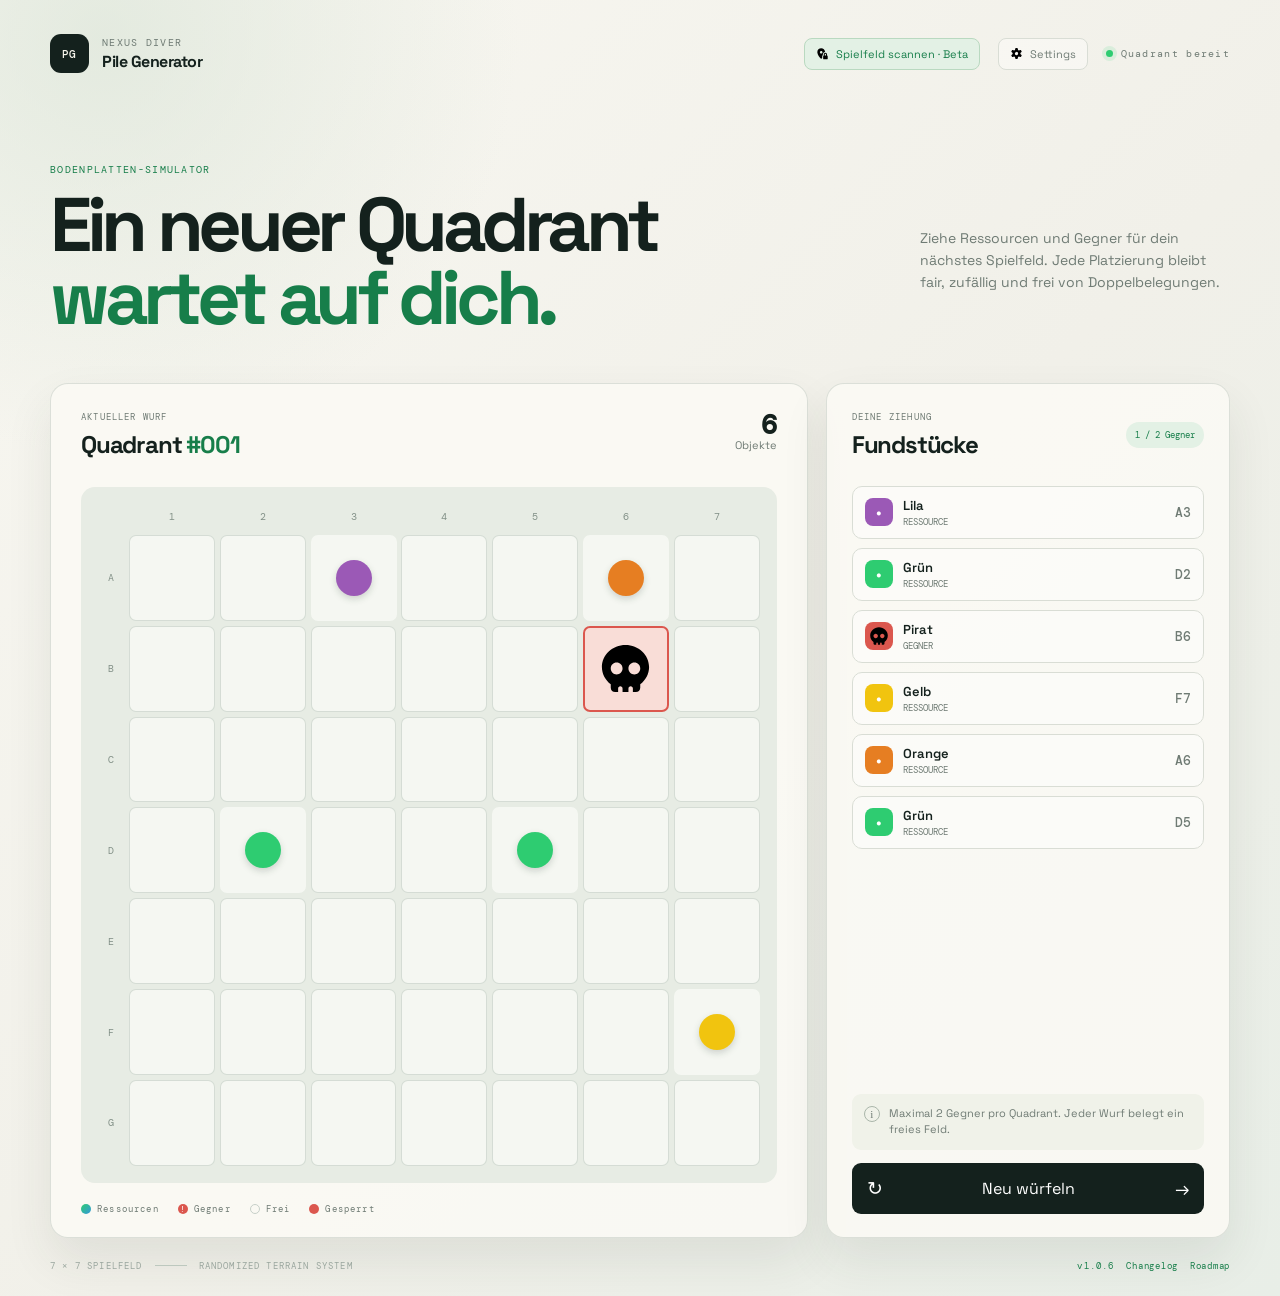
==== commit 544b7fd6: "Document desktop layout rollback in 1.0.6" ====
--- a/index.html
+++ b/index.html
@@ -4,7 +4,7 @@
 		<meta charset="UTF-8" />
 		<meta name="viewport" content="width=device-width, initial-scale=1.0" />
 		<meta name="theme-color" content="#10251f" />
-		<meta name="application-version" content="1.0.5" />
+		<meta name="application-version" content="1.0.6" />
 		<title>Pile Generator | Spielfeld-Bodenplatten</title>
 		<link rel="stylesheet" href="styles.css" />
 	</head>
--- a/styles.css
+++ b/styles.css
@@ -1057,108 +1057,3 @@
 		font-size: 8px;
 	}
 }
-
-@media (min-width: 801px) and (max-height: 850px) {
-	.app-shell {
-		padding-top: 18px;
-		padding-bottom: 12px;
-	}
-	.intro {
-		margin: 38px 0 24px;
-	}
-	.intro h2 {
-		font-size: clamp(46px, 5vw, 62px);
-	}
-	.intro-copy {
-		margin-top: 12px;
-		font-size: 12px;
-	}
-	.board-panel {
-		padding: 18px 20px 14px;
-	}
-	.details-panel {
-		min-height: 0;
-		padding: 18px 18px 14px;
-	}
-	.panel-heading h3 {
-		font-size: 20px;
-	}
-	.object-count strong {
-		font-size: 23px;
-	}
-	.board-wrap {
-		margin: 14px 0 12px;
-		padding: 10px;
-	}
-	.board {
-		width: min(100%, 54vh);
-		margin: 0 auto;
-		gap: 3px;
-	}
-	.results-list {
-		gap: 5px;
-		margin: 14px 0;
-	}
-	.result-item {
-		min-height: 40px;
-		padding: 7px 9px;
-	}
-	.result-icon {
-		width: 24px;
-		height: 24px;
-		flex-basis: 24px;
-	}
-	.result-name {
-		font-size: 11px;
-	}
-	.result-type,
-	.result-coordinate {
-		font-size: 9px;
-	}
-	.rules-note {
-		padding: 8px;
-	}
-	.rules-note p {
-		font-size: 10px;
-	}
-	.reroll-button {
-		margin-top: 8px;
-		padding: 10px 12px;
-	}
-	.app-footer {
-		margin-top: 12px;
-	}
-}
-
-@media (min-width: 801px) and (max-height: 700px) {
-	.app-shell {
-		zoom: 0.86;
-	}
-	.intro {
-		margin: 20px 0 14px;
-	}
-	.intro h2 {
-		font-size: 42px;
-	}
-	.intro-copy {
-		max-width: 250px;
-		font-size: 11px;
-	}
-	.board-panel {
-		padding: 14px 16px 10px;
-	}
-	.board-wrap {
-		margin: 10px 0 8px;
-		padding: 7px;
-	}
-	.board {
-		width: min(100%, 45vh);
-	}
-	.board-footer {
-		gap: 10px;
-		font-size: 8px;
-	}
-	.details-panel {
-		padding: 14px 16px 10px;
-	}
-}
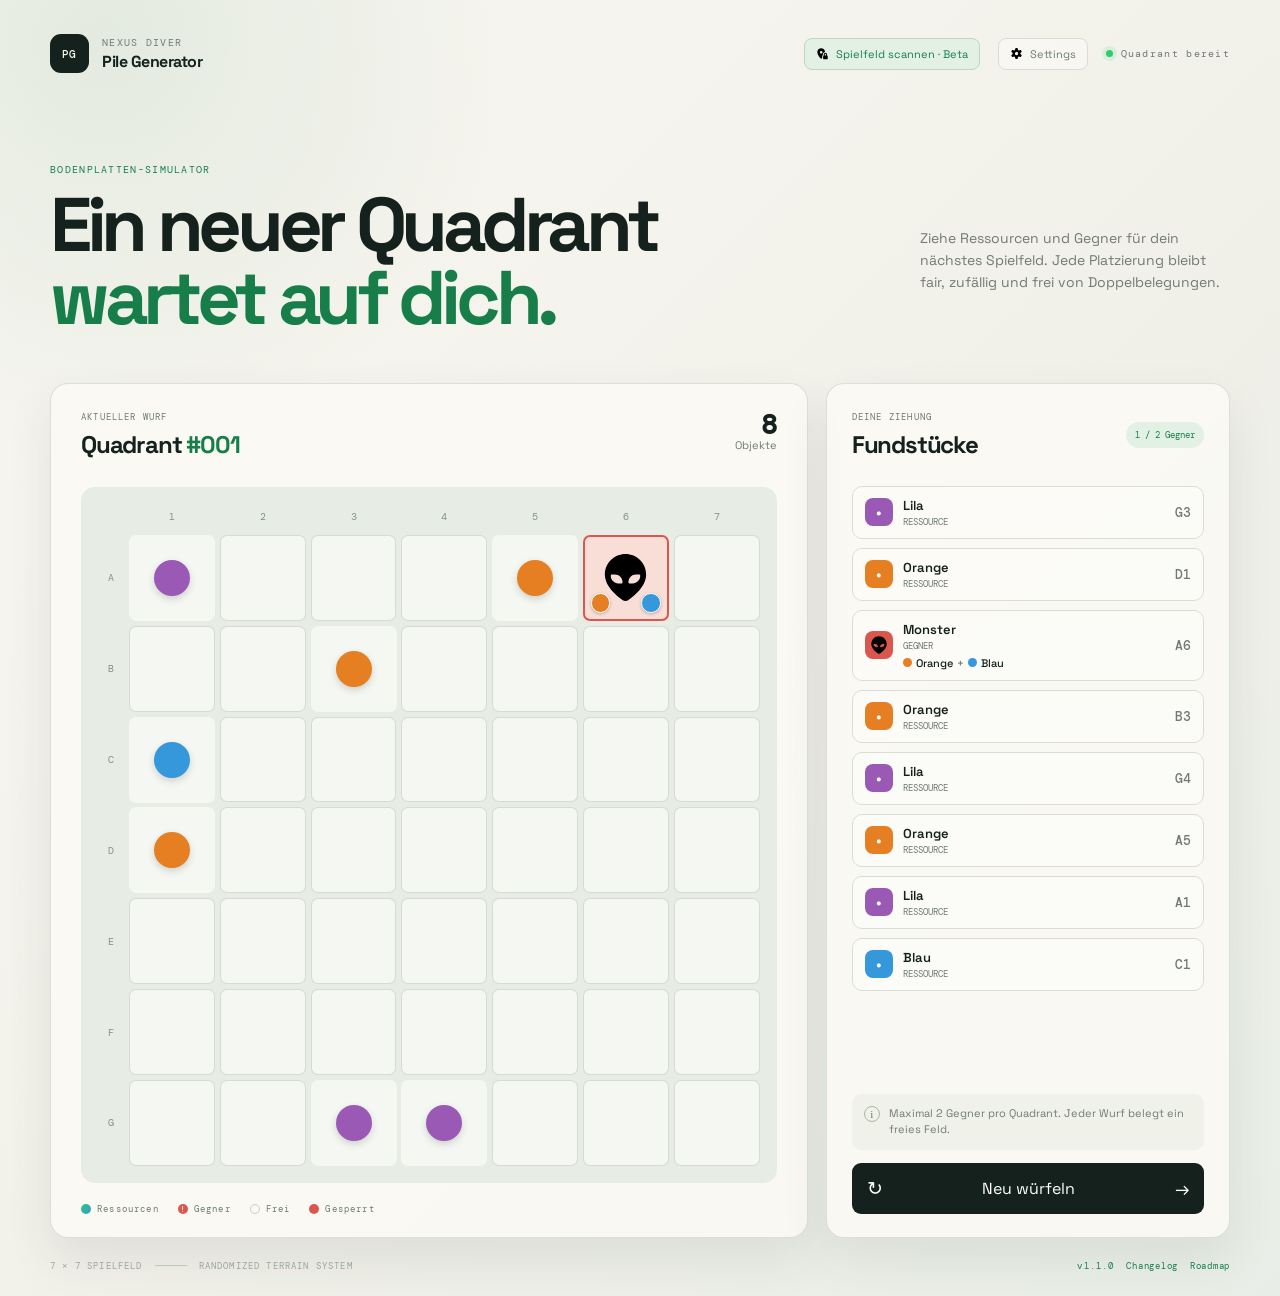
==== commit 5832b578: "Add two random resources to monsters and pirates (1.1.0) Each enemy now rolls two weighted resources" ====
--- a/index.html
+++ b/index.html
@@ -4,7 +4,7 @@
 		<meta charset="UTF-8" />
 		<meta name="viewport" content="width=device-width, initial-scale=1.0" />
 		<meta name="theme-color" content="#10251f" />
-		<meta name="application-version" content="1.0.6" />
+		<meta name="application-version" content="1.1.0" />
 		<title>Pile Generator | Spielfeld-Bodenplatten</title>
 		<link rel="stylesheet" href="styles.css" />
 	</head>
--- a/styles.css
+++ b/styles.css
@@ -293,6 +293,22 @@
 	display: block;
 	object-fit: contain;
 }
+.enemy-resource-dot {
+	position: absolute;
+	bottom: 7%;
+	width: 24%;
+	height: 24%;
+	border: 1.5px solid #fff;
+	border-radius: 50%;
+	box-shadow: 0 1px 3px rgba(20, 33, 29, 0.28);
+	box-sizing: border-box;
+}
+.enemy-resource-dot-1 {
+	left: 7%;
+}
+.enemy-resource-dot-2 {
+	right: 7%;
+}
 .result-enemy-marker {
 	width: 22px;
 	height: 22px;
@@ -390,6 +406,33 @@
 	color: var(--muted);
 	font-family: 'DM Mono', monospace;
 	font-size: 9px;
+}
+.result-copy {
+	min-width: 0;
+}
+.result-enemy-resources {
+	display: flex;
+	flex-wrap: wrap;
+	align-items: center;
+	gap: 4px;
+	margin-top: 4px;
+	font-size: 11px;
+	font-weight: 500;
+}
+.result-resource {
+	display: inline-flex;
+	align-items: center;
+	gap: 4px;
+	white-space: nowrap;
+}
+.result-resource-dot {
+	width: 9px;
+	height: 9px;
+	flex: 0 0 9px;
+	border-radius: 50%;
+}
+.result-resource-separator {
+	color: var(--muted);
 }
 .result-coordinate {
 	color: var(--muted);
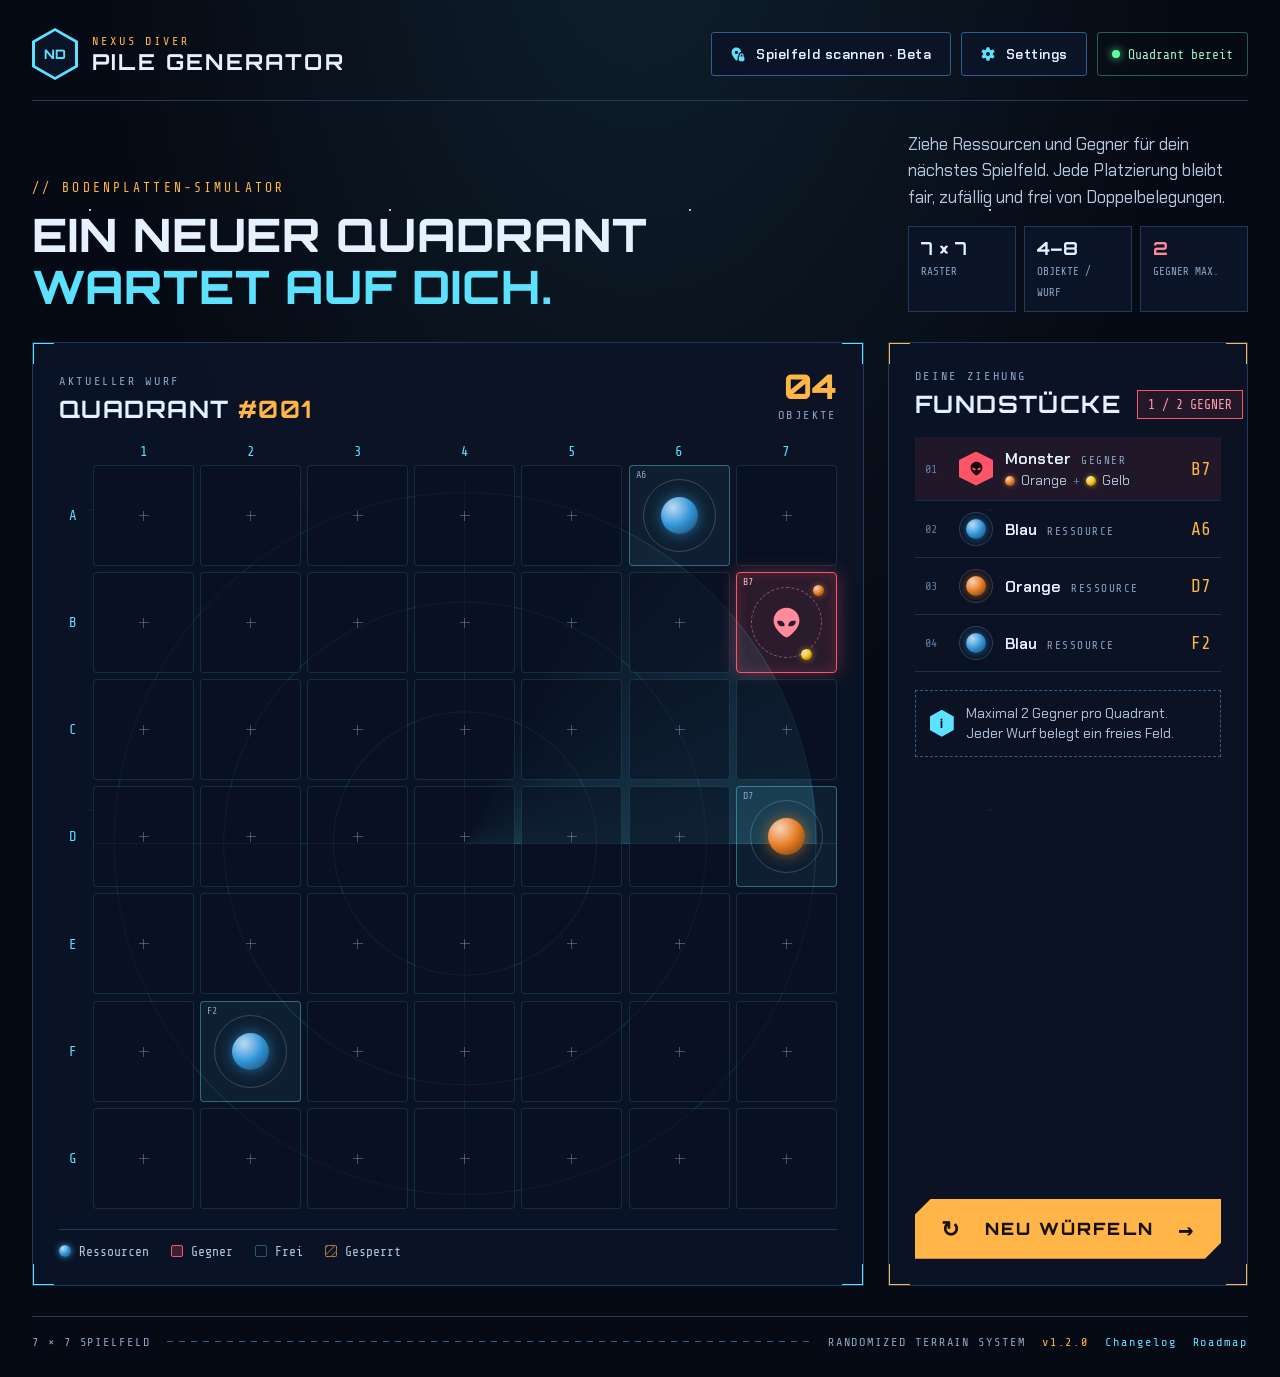
==== commit 179a083e: "Apply Deep Orbit HUD space design (1.2.0) Dark radar-cockpit redesign based on the "Pile Generator D" ====
--- a/index.html
+++ b/index.html
@@ -3,8 +3,8 @@
 	<head>
 		<meta charset="UTF-8" />
 		<meta name="viewport" content="width=device-width, initial-scale=1.0" />
-		<meta name="theme-color" content="#10251f" />
-		<meta name="application-version" content="1.1.0" />
+		<meta name="theme-color" content="#060a14" />
+		<meta name="application-version" content="1.2.0" />
 		<title>Pile Generator | Spielfeld-Bodenplatten</title>
 		<link rel="stylesheet" href="styles.css" />
 	</head>
@@ -12,7 +12,7 @@
 		<main class="app-shell">
 			<header class="app-header">
 				<div class="brand-lockup">
-					<span class="brand-mark" aria-hidden="true">PG</span>
+					<span class="brand-mark" aria-hidden="true"><span>ND</span></span>
 					<div>
 						<p class="eyebrow">NEXUS DIVER</p>
 						<h1>Pile Generator</h1>
@@ -20,11 +20,11 @@
 				</div>
 				<div class="header-actions">
 					<button id="scan-button" class="scan-button" type="button" aria-controls="scan-view" aria-expanded="false">
-						<img class="scan-icon" src="img/location-pin-lock-solid-full.svg" alt="" aria-hidden="true" />
+						<span class="scan-icon icon-mask" style="--icon: url('img/location-pin-lock-solid-full.svg')" aria-hidden="true"></span>
 						<span>Spielfeld scannen · Beta</span>
 					</button>
 					<button id="settings-button" class="settings-button" type="button" aria-controls="settings-view" aria-expanded="false">
-						<img class="settings-icon" src="img/gear-solid-full.svg" alt="" aria-hidden="true" />
+						<span class="settings-icon icon-mask" style="--icon: url('img/gear-solid-full.svg')" aria-hidden="true"></span>
 						<span>Settings</span>
 					</button>
 					<div class="header-meta">
@@ -43,7 +43,14 @@
 						<em>wartet auf dich.</em>
 					</h2>
 				</div>
-				<p class="intro-copy">Ziehe Ressourcen und Gegner für dein nächstes Spielfeld. Jede Platzierung bleibt fair, zufällig und frei von Doppelbelegungen.</p>
+				<div class="intro-side">
+					<p class="intro-copy">Ziehe Ressourcen und Gegner für dein nächstes Spielfeld. Jede Platzierung bleibt fair, zufällig und frei von Doppelbelegungen.</p>
+					<div class="intro-stats">
+						<div class="intro-stat"><strong id="intro-grid-stat">7 × 7</strong><span>Raster</span></div>
+						<div class="intro-stat"><strong id="intro-object-stat">4–8</strong><span>Objekte / Wurf</span></div>
+						<div class="intro-stat is-danger"><strong id="intro-enemy-stat">2</strong><span>Gegner max.</span></div>
+					</div>
+				</div>
 			</section>
 
 			<section id="scan-view" class="scan-view" aria-labelledby="scan-title" hidden>
@@ -171,7 +178,7 @@
 							</h3>
 						</div>
 						<div class="object-count" aria-live="polite">
-							<strong id="object-count">0</strong>
+							<strong id="object-count">00</strong>
 							<span>Objekte</span>
 						</div>
 					</div>
--- a/styles.css
+++ b/styles.css
@@ -1,642 +1,708 @@
-@import url('https://fonts.googleapis.com/css2?family=DM+Mono:wght@400;500&family=Space+Grotesk:wght@400;500;600;700&display=swap');
+/* ==========================================================================
+   Pile Generator – Design „Deep Orbit HUD“
+   Hauptansicht nach Vorlage „Pile Generator Design/mockup/styles.css“,
+   darunter Settings, Scan, Changelog/Roadmap und Responsive.
+   ========================================================================== */
+
+@import url('https://fonts.googleapis.com/css2?family=Orbitron:wght@500;700;800&family=Chakra+Petch:wght@400;500;600&family=Share+Tech+Mono&display=swap');
 
 :root {
-	--ink: #14211d;
-	--muted: #6f7b74;
-	--paper: #f1f0e9;
-	--panel: #fbfaf4;
-	--line: #d9ddd5;
-	--green: #2ecc71;
-	--green-dark: #177e4a;
-	--orange: #e67e22;
-	--yellow: #f1c40f;
-	--purple: #9b59b6;
-	--blue: #3498db;
-	--danger: #db574e;
-	--shadow: 0 22px 48px rgba(39, 60, 49, 0.09);
-}
-
-* {
-	box-sizing: border-box;
-}
+	/* Flächen */
+	--bg: #060a14;
+	--panel: rgba(11, 20, 38, 0.92);
+	--panel-solid: #0b1426;
+	--cell: rgba(8, 16, 32, 0.55);
+
+	/* Linien */
+	--line: #1f3a5c;
+	--line-strong: #2f5f8c;
+	--line-soft: #16304d;
+
+	/* Akzente */
+	--cyan: #5ce1ff;
+	--amber: #ffb547;
+	--danger: #ff5468;
+	--danger-soft: #ff8a99;
+	--ok: #5dff9e;
+
+	/* Text (alle Werte ≥ 4.5:1 auf --panel-solid) */
+	--text: #e6f1ff;
+	--text-2: #b4c6e0;
+	--muted: #8ba3c4;
+	--dim: #5f7ba0; /* nur für dekorative Nummern */
+
+	/* Typo */
+	--font-display: 'Orbitron', 'Chakra Petch', sans-serif;
+	--font-body: 'Chakra Petch', system-ui, sans-serif;
+	--font-mono: 'Share Tech Mono', ui-monospace, monospace;
+
+	/* Form */
+	--radius-cell: 4px;
+	--radius-ui: 3px;
+	--bracket-size: 22px;
+	--hex: polygon(50% 0, 100% 25%, 100% 75%, 50% 100%, 0 75%, 0 25%);
+	--chamfer: polygon(16px 0, 100% 0, 100% calc(100% - 16px), calc(100% - 16px) 100%, 0 100%, 0 16px);
+}
+
+* { box-sizing: border-box; }
+[hidden] { display: none !important; }
 
 body {
 	min-width: 320px;
 	margin: 0;
-	color: var(--ink);
-	background: radial-gradient(circle at 8% 3%, rgba(219, 229, 216, 0.7), transparent 26rem), linear-gradient(135deg, #f8f7f1 0%, var(--paper) 55%, #e8eee7 100%);
-	font-family: 'Space Grotesk', 'Avenir Next', sans-serif;
-}
-
-button {
-	font: inherit;
-}
-
+	color: var(--text);
+	font-family: var(--font-body);
+	background-color: var(--bg);
+	/* Sternenfeld: 1 Schimmer oben + 5 Sternlagen, gekachelt */
+	background-image:
+		radial-gradient(ellipse at 50% -10%, rgba(92, 225, 255, 0.1), transparent 60%),
+		radial-gradient(1px 1px at 30px 40px, #fff 50%, transparent 52%),
+		radial-gradient(1px 1px at 160px 120px, #9fbfe6 50%, transparent 52%),
+		radial-gradient(1.4px 1.4px at 90px 210px, #fff 50%, transparent 52%),
+		radial-gradient(1px 1px at 240px 60px, var(--cyan) 50%, transparent 52%),
+		radial-gradient(1px 1px at 200px 250px, #fff 50%, transparent 52%);
+	background-size: 100% 100%, 300px 300px, 300px 300px, 300px 300px, 300px 300px, 300px 300px;
+	background-attachment: fixed;
+}
+
+button { font: inherit; }
+a { color: var(--cyan); }
+a:hover { color: #b5f1ff; }
+:focus-visible { outline: 2px solid var(--amber); outline-offset: 2px; }
+
+/* Icon-Masken ------------------------------------------------------------ */
+.icon-mask {
+	display: inline-block;
+	flex-shrink: 0;
+	background-color: currentColor;
+	-webkit-mask: var(--icon) center / contain no-repeat;
+	mask: var(--icon) center / contain no-repeat;
+}
+
+/* Layout ----------------------------------------------------------------- */
 .app-shell {
-	width: min(1180px, calc(100% - 48px));
+	width: min(1240px, calc(100% - 64px));
 	margin: 0 auto;
-	padding: 34px 0 24px;
-}
-
-.app-header,
-.intro,
-.panel-heading,
-.board-footer,
-.app-footer,
-.header-meta,
-.brand-lockup,
-.rules-note,
-.result-item,
-.reroll-button {
-	display: flex;
+	padding: 28px 0;
+	display: flex;
+	flex-direction: column;
+	gap: 30px;
+}
+
+/* Header ----------------------------------------------------------------- */
+.app-header {
+	display: flex;
+	flex-wrap: wrap;
 	align-items: center;
-}
-
-.app-header {
 	justify-content: space-between;
-}
-.brand-lockup {
-	gap: 13px;
-}
+	gap: 20px;
+	padding-bottom: 20px;
+	border-bottom: 1px solid var(--line);
+}
+.brand-lockup { display: flex; align-items: center; gap: 14px; }
 .brand-mark {
 	display: grid;
-	width: 39px;
-	height: 39px;
 	place-items: center;
-	color: #f7f5ec;
-	background: var(--ink);
-	border-radius: 11px;
-	font-family: 'DM Mono', monospace;
-	font-size: 11px;
-	font-weight: 500;
-	letter-spacing: 0.05em;
-}
-.eyebrow,
-.section-kicker,
-.app-footer,
-.header-meta,
-.board-footer {
-	margin: 0;
-	font-family: 'DM Mono', monospace;
-	font-size: 10px;
-	letter-spacing: 0.13em;
-}
-.eyebrow {
-	color: var(--muted);
-}
-.brand-lockup h1 {
-	margin: 2px 0 0;
-	font-size: 16px;
-	letter-spacing: -0.03em;
-}
-.header-meta {
-	gap: 8px;
-	color: var(--muted);
-}
-.header-actions {
-	display: flex;
-	align-items: center;
-	gap: 18px;
-}
-.settings-button,
-.text-button,
-.secondary-button,
-.primary-button {
-	border: 0;
-	cursor: pointer;
-}
-.settings-button {
-	display: flex;
-	align-items: center;
-	gap: 7px;
-	padding: 8px 11px;
-	color: var(--muted);
-	border: 1px solid var(--line);
-	border-radius: 8px;
-	background: rgba(255, 255, 255, 0.35);
-	font-size: 11px;
-	transition: 180ms ease;
-}
-.settings-button:hover,
-.settings-button.active {
-	color: var(--ink);
-	border-color: var(--green-dark);
-	background: #e3f1e5;
-}
-.settings-icon {
-	display: block;
-	width: 13px;
-	height: 13px;
-	object-fit: contain;
-}
-.status-dot {
-	display: block;
-	width: 7px;
-	height: 7px;
-	flex: 0 0 7px;
-	background: var(--green);
-	border-radius: 50%;
-	box-shadow: 0 0 0 4px rgba(46, 204, 113, 0.13);
-}
-
-.intro {
-	justify-content: space-between;
-	gap: 40px;
-	margin: 90px 0 48px;
-}
-.accent-label {
-	color: var(--green-dark);
-}
-.intro h2 {
-	margin: 13px 0 0;
-	font-size: clamp(40px, 6vw, 76px);
-	line-height: 0.96;
-	letter-spacing: -0.07em;
-}
-.intro h2 em {
-	color: var(--green-dark);
-	font-style: normal;
-}
-.intro-copy {
-	width: min(310px, 100%);
-	margin: 24px 0 0;
-	color: var(--muted);
-	font-size: 14px;
-	line-height: 1.55;
-}
-
-.workspace {
-	display: grid;
-	grid-template-columns: minmax(0, 1.5fr) minmax(300px, 0.8fr);
-	gap: 18px;
-}
-[hidden] {
-	display: none !important;
-}
-.board-panel,
-.details-panel {
-	background: rgba(251, 250, 244, 0.88);
-	border: 1px solid rgba(217, 221, 213, 0.9);
-	border-radius: 18px;
-	box-shadow: var(--shadow);
-}
-.board-panel {
-	padding: 27px 30px 22px;
-}
-.details-panel {
-	display: flex;
-	min-height: 550px;
-	flex-direction: column;
-	padding: 27px 25px 23px;
-}
-.panel-heading {
-	justify-content: space-between;
-	align-items: flex-start;
-}
-.section-kicker {
-	color: var(--muted);
-	font-size: 9px;
-}
-.panel-heading h3 {
-	margin: 6px 0 0;
-	font-size: 24px;
-	letter-spacing: -0.05em;
-}
-.panel-heading h3 span {
-	color: var(--green-dark);
-}
-.object-count {
-	display: grid;
-	justify-items: end;
-	color: var(--muted);
-	font-size: 11px;
-}
-.object-count strong {
-	color: var(--ink);
-	font-family: 'DM Mono', monospace;
-	font-size: 27px;
-	line-height: 1;
-}
-
-.board-wrap {
-	margin: 27px 0 20px;
-	padding: 17px;
-	background: #e7ece4;
-	border-radius: 14px;
-}
-.board {
-	position: relative;
-	z-index: 1;
-	display: grid;
-	grid-template-columns: 26px repeat(var(--grid-columns, 7), minmax(34px, 1fr));
-	grid-template-rows: 26px repeat(var(--grid-rows, 7), minmax(34px, 1fr));
-	gap: 5px;
-}
-.axis-label {
+	width: 46px;
+	height: 52px;
+	clip-path: var(--hex);
+	background: var(--cyan);
+	font-family: var(--font-display);
+	font-weight: 800;
+	font-size: 13px;
+	color: var(--cyan);
+}
+/* Innen-Hexagon (Kontur-Effekt) */
+.brand-mark span {
 	display: grid;
 	place-items: center;
-	color: #829087;
-	font-family: 'DM Mono', monospace;
-	font-size: 10px;
-}
+	width: 40px;
+	height: 46px;
+	clip-path: var(--hex);
+	background: var(--panel-solid);
+}
+.eyebrow {
+	margin: 0;
+	font-family: var(--font-mono);
+	font-size: 12px;
+	letter-spacing: 0.24em;
+	color: var(--amber);
+}
+.app-header h1 {
+	margin: 0;
+	font-family: var(--font-display);
+	font-weight: 700;
+	font-size: 22px;
+	letter-spacing: 0.1em;
+	text-transform: uppercase;
+}
+.header-actions { display: flex; flex-wrap: wrap; align-items: center; gap: 10px; }
+.scan-button,
+.settings-button {
+	display: flex;
+	align-items: center;
+	gap: 10px;
+	min-height: 44px;
+	padding: 0 18px;
+	border: 1px solid var(--line-strong);
+	border-radius: var(--radius-ui);
+	background: var(--panel-solid);
+	color: var(--text);
+	font-weight: 600;
+	font-size: 14px;
+	letter-spacing: 0.04em;
+	cursor: pointer;
+	transition: border-color 0.15s, background-color 0.15s;
+}
+.scan-button:hover,
+.settings-button:hover,
+.settings-button.active { border-color: var(--cyan); background: rgba(92, 225, 255, 0.08); }
+.scan-icon,
+.settings-icon { width: 16px; height: 16px; color: var(--cyan); }
+.header-meta {
+	display: flex;
+	align-items: center;
+	gap: 8px;
+	min-height: 44px;
+	padding: 0 14px;
+	border: 1px solid rgba(93, 255, 158, 0.35);
+	border-radius: var(--radius-ui);
+	font-family: var(--font-mono);
+	font-size: 13px;
+	color: #9df5c0;
+}
+.status-dot {
+	width: 8px;
+	height: 8px;
+	border-radius: 50%;
+	background: var(--ok);
+	box-shadow: 0 0 8px var(--ok);
+}
+
+/* Intro ------------------------------------------------------------------ */
+.intro {
+	display: flex;
+	flex-wrap: wrap;
+	align-items: flex-end;
+	justify-content: space-between;
+	gap: 32px;
+}
+.intro > div:first-child { flex: 999 1 540px; }
+.accent-label {
+	margin: 0 0 14px;
+	font-family: var(--font-mono);
+	font-size: 13px;
+	letter-spacing: 0.24em;
+	color: var(--amber);
+}
+.accent-label::before { content: '// '; }
+.intro h2 {
+	margin: 0;
+	font-family: var(--font-display);
+	font-weight: 800;
+	font-size: clamp(28px, 4.2vw, 46px);
+	line-height: 1.12;
+	letter-spacing: 0.02em;
+	text-transform: uppercase;
+}
+.intro h2 em { font-style: normal; color: var(--cyan); }
+.intro-side { flex: 1 1 340px; max-width: 420px; display: flex; flex-direction: column; gap: 16px; }
+.intro-copy { margin: 0; font-size: 17px; line-height: 1.55; color: var(--text-2); }
+.intro-stats { display: grid; grid-template-columns: repeat(3, minmax(0, 1fr)); gap: 8px; }
+.intro-stat { padding: 10px 12px; border: 1px solid var(--line); background: var(--panel-solid); }
+.intro-stat strong { display: block; font-family: var(--font-display); font-weight: 700; font-size: 18px; }
+.intro-stat span { font-family: var(--font-mono); font-size: 11px; color: var(--muted); text-transform: uppercase; }
+.intro-stat.is-danger strong { color: var(--danger-soft); }
+
+/* Panels mit Eckwinkeln ---------------------------------------------------- */
+.workspace { display: flex; flex-wrap: wrap; gap: 24px; align-items: stretch; }
+.board-panel,
+.details-panel,
+.settings-view,
+.scan-view {
+	--bracket: var(--cyan);
+	position: relative;
+	min-width: 0;
+	padding: 26px;
+	border: 1px solid var(--line);
+	display: flex;
+	flex-direction: column;
+	gap: 20px;
+	background:
+		linear-gradient(var(--bracket), var(--bracket)) top left / var(--bracket-size) 2px no-repeat border-box,
+		linear-gradient(var(--bracket), var(--bracket)) top left / 2px var(--bracket-size) no-repeat border-box,
+		linear-gradient(var(--bracket), var(--bracket)) top right / var(--bracket-size) 2px no-repeat border-box,
+		linear-gradient(var(--bracket), var(--bracket)) top right / 2px var(--bracket-size) no-repeat border-box,
+		linear-gradient(var(--bracket), var(--bracket)) bottom left / var(--bracket-size) 2px no-repeat border-box,
+		linear-gradient(var(--bracket), var(--bracket)) bottom left / 2px var(--bracket-size) no-repeat border-box,
+		linear-gradient(var(--bracket), var(--bracket)) bottom right / var(--bracket-size) 2px no-repeat border-box,
+		linear-gradient(var(--bracket), var(--bracket)) bottom right / 2px var(--bracket-size) no-repeat border-box,
+		var(--panel);
+}
+.board-panel { flex: 999 1 600px; }
+.details-panel { --bracket: var(--amber); flex: 1 1 360px; gap: 18px; }
+
+.panel-heading { display: flex; align-items: flex-end; justify-content: space-between; gap: 16px; }
+.section-kicker {
+	margin: 0 0 6px;
+	font-family: var(--font-mono);
+	font-size: 12px;
+	letter-spacing: 0.22em;
+	color: var(--muted);
+}
+.panel-heading h3 {
+	margin: 0;
+	font-family: var(--font-display);
+	font-weight: 700;
+	font-size: 24px;
+	letter-spacing: 0.06em;
+	text-transform: uppercase;
+}
+#roll-number { color: var(--amber); }
+.object-count { text-align: right; }
+.object-count strong {
+	display: block;
+	font-family: var(--font-display);
+	font-weight: 800;
+	font-size: 34px;
+	line-height: 1;
+	color: var(--amber);
+}
+.object-count span { font-family: var(--font-mono); font-size: 12px; letter-spacing: 0.2em; color: var(--muted); text-transform: uppercase; }
+
+/* Board + Radar ---------------------------------------------------------- */
+.board-wrap { position: relative; isolation: isolate; }
+/* Ringe + Fadenkreuz, über dem Zellenbereich (ohne Achsen) zentriert */
+.board-wrap::before,
+.board-wrap::after {
+	content: '';
+	position: absolute;
+	z-index: -1;
+	inset: calc(var(--axis-size) + var(--board-gap)) 0 0 calc(var(--axis-size) + var(--board-gap));
+	pointer-events: none;
+}
+.board-wrap::before {
+	background:
+		linear-gradient(rgba(92, 225, 255, 0.12), rgba(92, 225, 255, 0.12)) center / 100% 1px no-repeat,
+		linear-gradient(rgba(92, 225, 255, 0.12), rgba(92, 225, 255, 0.12)) center / 1px 100% no-repeat,
+		radial-gradient(circle closest-side, transparent calc(36% - 1px), rgba(92, 225, 255, 0.16) 36%, transparent calc(36% + 1px), transparent calc(66% - 1px), rgba(92, 225, 255, 0.14) 66%, transparent calc(66% + 1px), transparent calc(96% - 1px), rgba(92, 225, 255, 0.12) 96%, transparent calc(96% + 1px));
+}
+/* Scan-Kegel – gedreht wird der Gradient-Winkel, nicht das Element.
+   Ein rotierendes Element würde mit seinen Ecken über den Rand ragen
+   und horizontales Scrollen auslösen. */
+@property --radar-angle {
+	syntax: '<angle>';
+	inherits: false;
+	initial-value: 20deg;
+}
+.board-wrap::after {
+	/* Dreht im Uhrzeigersinn: helle Vorderkante bei 70deg, Schweif blendet nach hinten aus */
+	background: conic-gradient(from var(--radar-angle), transparent 0deg, rgba(92, 225, 255, 0.18) 70deg, transparent 70deg 360deg);
+	-webkit-mask: radial-gradient(circle closest-side, #000 96%, transparent 96.5%);
+	mask: radial-gradient(circle closest-side, #000 96%, transparent 96.5%);
+	animation: radar-sweep 8s linear infinite;
+}
+@keyframes radar-sweep { to { --radar-angle: 380deg; } }
+@media (prefers-reduced-motion: reduce) { .board-wrap::after { animation: none; } }
+
+.board {
+	--axis-size: 28px;
+	--board-gap: 6px;
+	display: grid;
+	grid-template-columns: var(--axis-size) repeat(var(--grid-columns, 7), minmax(0, 1fr));
+	gap: var(--board-gap);
+	align-items: center;
+}
+/* Die Radar-Pseudo-Elemente lesen die Variablen vom .board-wrap */
+.board-wrap { --axis-size: 28px; --board-gap: 6px; }
+
+.axis-label { text-align: center; font-family: var(--font-mono); font-size: 14px; color: var(--cyan); }
+
 .cell {
 	position: relative;
 	display: grid;
-	min-width: 0;
-	aspect-ratio: 1;
 	place-items: center;
-	border: 1px solid rgba(205, 214, 206, 0.8);
-	border-radius: 7px;
-	background: rgba(251, 252, 248, 0.7);
-	transition:
-		transform 180ms ease,
-		background 180ms ease;
-}
-.cell.occupied {
-	animation: place-in 340ms both;
-}
-.cell:hover {
-	z-index: 1;
-	transform: translateY(-2px);
-}
-.cell.resource {
-	border-color: transparent;
-}
-.cell.enemy {
-	border: 2px solid var(--danger);
-	background: #f9ddd7;
-}
+	aspect-ratio: 1 / 1;
+	border: 1px solid rgba(92, 225, 255, 0.14);
+	border-radius: var(--radius-cell);
+	background: var(--cell);
+	animation: cell-in 0.35s ease-out both;
+}
+@keyframes cell-in { from { opacity: 0; transform: scale(0.92); } }
+@media (prefers-reduced-motion: reduce) { .cell { animation: none; } }
+
+/* Freies Feld: kleines Fadenkreuz */
+.cell:not(.occupied):not(.blocked)::after {
+	content: '';
+	width: 10px;
+	height: 10px;
+	background:
+		linear-gradient(rgba(139, 163, 196, 0.45), rgba(139, 163, 196, 0.45)) center / 100% 1px no-repeat,
+		linear-gradient(rgba(139, 163, 196, 0.45), rgba(139, 163, 196, 0.45)) center / 1px 100% no-repeat;
+}
+/* Koordinate oben links in belegten Feldern (data-label per JS) */
+.cell.occupied::before {
+	content: attr(data-label);
+	position: absolute;
+	top: 4px;
+	left: 6px;
+	font-family: var(--font-mono);
+	font-size: 10px;
+	line-height: 1;
+	color: var(--muted);
+}
+
+/* Gesperrt */
 .cell.blocked {
-	border: 1px solid rgb(152 152 152 / 48%);
-	background: rgb(52 52 52 / 16%);
-}
-.cell-marker {
-	width: 43%;
-	height: 43%;
+	border-color: rgba(255, 181, 71, 0.55);
+	background: repeating-linear-gradient(135deg, rgba(255, 181, 71, 0.2) 0 4px, rgba(6, 10, 20, 0.8) 4px 10px);
+}
+
+/* Ressource: Planet mit Orbit */
+.cell.occupied.resource {
+	border-color: rgba(92, 225, 255, 0.4);
+	background: rgba(92, 225, 255, 0.06);
+}
+.cell.occupied.resource::after {
+	content: '';
+	position: absolute;
+	width: 72%;
+	height: 72%;
+	border: 1px solid rgba(230, 241, 255, 0.2);
 	border-radius: 50%;
-	box-shadow: 0 3px 7px rgba(20, 33, 29, 0.18);
-}
-.enemy-marker {
-	display: grid;
+}
+/* Planet-Kugel – Farbe kommt aus der Config über --resource-color */
+.cell-marker,
+.enemy-resource-dot,
+.result-resource-dot,
+.result-icon:not(.enemy-result-icon) > .planet {
+	border-radius: 50%;
+	background: radial-gradient(circle at 32% 28%, color-mix(in srgb, var(--resource-color) 35%, #fff) 0%, var(--resource-color) 48%, color-mix(in srgb, var(--resource-color) 45%, #000) 100%);
+	box-shadow: 0 0 var(--glow, 14px) color-mix(in srgb, var(--resource-color) 65%, transparent);
+}
+.cell-marker { width: 38%; height: 38%; }
+
+/* Gegner */
+.cell.occupied.enemy {
+	border-color: var(--danger);
+	background: rgba(255, 84, 104, 0.13);
+	box-shadow: 0 0 18px rgba(255, 84, 104, 0.35), inset 0 0 14px rgba(255, 84, 104, 0.2);
+}
+.cell.occupied.enemy::before { color: #ffb3bd; }
+.cell.occupied.enemy::after {
+	content: '';
+	position: absolute;
 	width: 70%;
 	height: 70%;
-	place-items: center;
-	color: var(--danger);
-	box-sizing: border-box;
-}
-.enemy-marker {
-	width: 72%;
-	height: 72%;
-}
-.enemy-marker,
-.result-enemy-marker {
-	display: block;
-	object-fit: contain;
-}
-.enemy-resource-dot {
-	position: absolute;
-	bottom: 7%;
-	width: 24%;
-	height: 24%;
-	border: 1.5px solid #fff;
+	border: 1px dashed rgba(255, 138, 153, 0.55);
 	border-radius: 50%;
-	box-shadow: 0 1px 3px rgba(20, 33, 29, 0.28);
-	box-sizing: border-box;
-}
-.enemy-resource-dot-1 {
-	left: 7%;
-}
-.enemy-resource-dot-2 {
-	right: 7%;
-}
-.result-enemy-marker {
+}
+.enemy-marker { width: 38%; height: 38%; color: var(--danger-soft); }
+.enemy-resource-dot { --glow: 6px; position: absolute; width: 11px; height: 11px; }
+.enemy-resource-dot-1 { top: 12%; right: 12%; }
+.enemy-resource-dot-2 { bottom: 12%; right: 24%; }
+
+/* Legende ---------------------------------------------------------------- */
+.board-footer {
+	display: flex;
+	flex-wrap: wrap;
+	gap: 22px;
+	padding-top: 14px;
+	border-top: 1px solid var(--line);
+	font-family: var(--font-mono);
+	font-size: 13px;
+	color: var(--text-2);
+}
+.board-footer span { display: flex; align-items: center; gap: 8px; }
+.legend-swatch { display: inline-block; width: 12px; height: 12px; border-radius: 2px; font-size: 0; }
+.resource-swatch { --resource-color: #3498db; border-radius: 50%; background: radial-gradient(circle at 32% 28%, #b5e2ff, #3498db 48%, #134a78); box-shadow: 0 0 6px #3498db; }
+.enemy-swatch { border: 1px solid var(--danger); background: rgba(255, 84, 104, 0.2); }
+.empty-swatch { border: 1px solid rgba(92, 225, 255, 0.35); }
+.blocked-swatch { border: 1px solid rgba(255, 181, 71, 0.6); background: repeating-linear-gradient(135deg, rgba(255, 181, 71, 0.35) 0 2px, transparent 2px 5px); }
+
+/* Fundstücke ------------------------------------------------------------- */
+.limit-chip {
+	padding: 6px 10px;
+	border: 1px solid var(--danger);
+	background: rgba(255, 84, 104, 0.1);
+	font-family: var(--font-mono);
+	font-size: 13px;
+	color: #ff9eaa;
+	text-transform: uppercase;
+	white-space: nowrap;
+}
+.results-list { display: flex; flex-direction: column; counter-reset: result; }
+.result-item {
+	counter-increment: result;
+	display: flex;
+	align-items: center;
+	gap: 12px;
+	padding: 11px 10px;
+	border-bottom: 1px solid var(--line-soft);
+	animation: cell-in 0.3s ease-out both;
+}
+.result-item::before {
+	content: counter(result, decimal-leading-zero);
 	width: 22px;
-	height: 22px;
-	margin: 3px auto;
-}
-.board-footer {
-	gap: 19px;
-	color: var(--muted);
-	font-size: 9px;
-}
-.board-footer span {
-	display: flex;
-	align-items: center;
-	gap: 6px;
-}
-.legend-swatch {
-	display: inline-grid;
-	width: 10px;
-	height: 10px;
-	place-items: center;
-	border-radius: 50%;
-}
-.resource-swatch {
-	background: linear-gradient(135deg, var(--green), var(--blue));
-}
-.enemy-swatch {
-	color: #fff;
-	background: var(--danger);
-	font-size: 8px;
-	font-style: normal;
-}
-.empty-swatch {
-	border: 1px solid #c7d0c9;
-	background: transparent;
-}
-.blocked-swatch {
-	background: var(--danger);
-}
-
-.compact-heading {
-	align-items: center;
-}
-.limit-chip {
-	padding: 7px 9px;
-	color: var(--green-dark);
-	background: #e3f1e5;
-	border-radius: 20px;
-	font-family: 'DM Mono', monospace;
-	font-size: 9px;
-}
-.results-list {
-	display: grid;
-	gap: 9px;
-	margin: 26px 0;
-}
-.result-item {
-	justify-content: space-between;
-	gap: 10px;
-	min-height: 51px;
-	padding: 10px 12px;
-	border: 1px solid var(--line);
-	border-radius: 10px;
-	background: rgba(255, 255, 255, 0.42);
-	animation: slide-in 360ms both;
-}
-.result-main {
-	display: flex;
-	min-width: 0;
-	align-items: center;
-	gap: 10px;
-}
+	flex-shrink: 0;
+	font-family: var(--font-mono);
+	font-size: 12px;
+	color: var(--dim);
+}
+.result-item.is-enemy { background: rgba(255, 84, 104, 0.09); }
+.result-main { display: flex; align-items: center; gap: 12px; flex: 1 1 auto; min-width: 0; }
 .result-icon {
 	display: grid;
-	width: 28px;
-	height: 28px;
-	flex: 0 0 28px;
 	place-items: center;
-	border-radius: 8px;
-	color: white;
-	font-size: 14px;
-	font-weight: 700;
-}
-.enemy-result-icon {
-	font-size: 0;
-}
-.result-name {
-	overflow: hidden;
-	text-overflow: ellipsis;
-	white-space: nowrap;
-	font-size: 13px;
-	font-weight: 600;
-}
-.result-type {
-	margin-top: 2px;
-	color: var(--muted);
-	font-family: 'DM Mono', monospace;
-	font-size: 9px;
-}
-.result-copy {
-	min-width: 0;
-}
-.result-enemy-resources {
+	width: 34px;
+	height: 34px;
+	flex-shrink: 0;
+	border: 1px solid rgba(230, 241, 255, 0.18);
+	border-radius: 50%;
+}
+.result-icon > .planet { --glow: 10px; width: 20px; height: 20px; }
+.enemy-result-icon { border: 0; border-radius: 0; clip-path: var(--hex); background: var(--danger); }
+.result-enemy-marker { width: 17px; height: 17px; color: #1a0610; }
+.result-copy { min-width: 0; display: flex; flex-wrap: wrap; align-items: baseline; column-gap: 10px; }
+.result-name { font-weight: 600; font-size: 16px; }
+.result-type { font-family: var(--font-mono); font-size: 11px; letter-spacing: 0.14em; color: var(--muted); }
+.result-enemy-resources { flex-basis: 100%; display: flex; align-items: center; gap: 6px; margin-top: 3px; font-size: 13px; color: var(--text-2); }
+.result-resource { display: inline-flex; align-items: center; gap: 6px; }
+.result-resource-dot { --glow: 5px; width: 10px; height: 10px; flex-shrink: 0; }
+.result-resource-separator { color: var(--dim); }
+.result-coordinate { flex-shrink: 0; font-family: var(--font-mono); font-size: 18px; color: var(--amber); }
+.empty-results { margin: 0; padding: 16px 10px; font-family: var(--font-mono); color: var(--muted); }
+
+.rules-note { display: flex; align-items: center; gap: 12px; padding: 12px 14px; border: 1px dashed var(--line-strong); }
+.rules-note p { margin: 0; font-size: 14px; line-height: 1.45; color: var(--text-2); }
+.note-icon {
+	display: grid;
+	place-items: center;
+	width: 24px;
+	height: 27px;
+	flex-shrink: 0;
+	clip-path: var(--hex);
+	background: var(--cyan);
+	font-family: var(--font-display);
+	font-weight: 800;
+	font-size: 12px;
+	color: var(--bg);
+}
+
+.reroll-button {
+	margin-top: auto;
+	display: flex;
+	align-items: center;
+	justify-content: space-between;
+	gap: 12px;
+	min-height: 60px;
+	padding: 0 26px;
+	border: 0;
+	clip-path: var(--chamfer);
+	background: var(--amber);
+	color: #1a1000;
+	font-family: var(--font-display);
+	font-weight: 800;
+	font-size: 17px;
+	letter-spacing: 0.12em;
+	text-transform: uppercase;
+	cursor: pointer;
+	transition: background-color 0.15s, transform 0.1s;
+}
+.reroll-button:hover { background: #ffc66e; }
+.reroll-button:active { transform: translateY(1px); }
+.button-icon,
+.button-arrow { font-size: 22px; line-height: 1; }
+
+/* Footer ----------------------------------------------------------------- */
+.app-footer {
 	display: flex;
 	flex-wrap: wrap;
 	align-items: center;
-	gap: 4px;
-	margin-top: 4px;
-	font-size: 11px;
-	font-weight: 500;
-}
-.result-resource {
-	display: inline-flex;
+	gap: 16px;
+	padding-top: 18px;
+	border-top: 1px solid var(--line);
+	font-family: var(--font-mono);
+	font-size: 12px;
+	letter-spacing: 0.16em;
+	color: var(--muted);
+}
+.footer-line { flex: 1 1 60px; height: 1px; background: repeating-linear-gradient(90deg, var(--line-strong) 0 6px, transparent 6px 12px); }
+.app-version { color: var(--amber); }
+
+
+.changelog-link {
+	color: var(--cyan);
+	text-decoration: none;
+}
+.changelog-link:hover { text-decoration: underline; }
+
+/* ==========================================================================
+   Weitere Ansichten – Settings, Scan, Changelog, Roadmap (an Tokens angeglichen)
+   ========================================================================== */
+
+/* Buttons ---------------------------------------------------------------- */
+.primary-button,
+.secondary-button {
+	display: flex;
 	align-items: center;
-	gap: 4px;
-	white-space: nowrap;
-}
-.result-resource-dot {
-	width: 9px;
-	height: 9px;
-	flex: 0 0 9px;
-	border-radius: 50%;
-}
-.result-resource-separator {
-	color: var(--muted);
-}
-.result-coordinate {
-	color: var(--muted);
-	font-family: 'DM Mono', monospace;
+	justify-content: center;
+	min-height: 48px;
+	padding: 0 20px;
+	font-size: 14px;
+	cursor: pointer;
+	text-align: center;
+}
+.primary-button {
+	border: 0;
+	clip-path: var(--chamfer);
+	background: var(--amber);
+	color: #1a1000;
+	font-family: var(--font-display);
+	font-weight: 800;
+	letter-spacing: 0.08em;
+	text-transform: uppercase;
+	transition: background-color 0.15s;
+}
+.primary-button:hover { background: #ffc66e; }
+.primary-button:disabled { opacity: 0.4; cursor: not-allowed; }
+.primary-button:disabled:hover { background: var(--amber); }
+.secondary-button {
+	border: 1px solid var(--line-strong);
+	border-radius: var(--radius-ui);
+	background: var(--panel-solid);
+	color: var(--text);
+	font-weight: 600;
+	letter-spacing: 0.04em;
+	transition: border-color 0.15s, background-color 0.15s;
+}
+.secondary-button:hover { border-color: var(--cyan); background: rgba(92, 225, 255, 0.08); }
+.text-button {
+	flex-shrink: 0;
+	min-height: 44px;
+	padding: 0;
+	border: 0;
+	background: transparent;
+	color: var(--cyan);
+	font-family: var(--font-mono);
+	font-size: 14px;
+	cursor: pointer;
+}
+.text-button:hover { color: #b5f1ff; }
+
+/* Kopf der Settings-/Scan-Ansicht ----------------------------------------- */
+.settings-heading {
+	display: flex;
+	align-items: flex-start;
+	justify-content: space-between;
+	gap: 24px;
+}
+.settings-heading h2 {
+	margin: 0;
+	font-family: var(--font-display);
+	font-weight: 700;
+	font-size: 28px;
+	letter-spacing: 0.06em;
+	text-transform: uppercase;
+}
+.settings-heading h2 small {
+	font-family: var(--font-mono);
+	font-weight: 400;
 	font-size: 13px;
-	font-weight: 500;
-}
-.empty-results {
-	padding: 30px 10px;
-	color: var(--muted);
-	text-align: center;
-	font-size: 13px;
-}
-.rules-note {
-	align-items: flex-start;
-	gap: 9px;
-	margin-top: auto;
-	padding: 12px;
-	color: var(--muted);
-	background: #f0f2e9;
-	border-radius: 9px;
-}
-.rules-note p {
-	margin: 0;
-	font-size: 11px;
-	line-height: 1.45;
-}
-.note-icon {
-	display: grid;
-	width: 16px;
-	height: 16px;
-	flex: 0 0 16px;
-	place-items: center;
-	border: 1px solid #aab6aa;
-	border-radius: 50%;
-	font-family: Georgia, serif;
-	font-size: 11px;
-}
-.reroll-button {
-	justify-content: space-between;
-	width: 100%;
-	margin-top: 13px;
-	padding: 14px 15px;
-	color: #fff;
-	border: 0;
-	border-radius: 9px;
-	background: var(--ink);
-	cursor: pointer;
-	transition:
-		background 180ms ease,
-		transform 180ms ease;
-}
-.reroll-button:hover {
-	background: var(--green-dark);
-	transform: translateY(-2px);
-}
-.reroll-button:active {
-	transform: translateY(0);
-}
-.button-icon {
-	font-size: 19px;
-	line-height: 1;
-}
-.button-arrow {
-	font-size: 18px;
-}
-
-.app-footer {
-	gap: 12px;
-	margin-top: 22px;
-	color: #9aa69e;
-	font-size: 9px;
-}
-.app-version {
-	margin-left: auto;
-	color: var(--green-dark);
-}
-.changelog-link {
-	color: var(--green-dark);
-	font-family: 'DM Mono', monospace;
-	font-size: 9px;
-	letter-spacing: 0.08em;
-	text-decoration: none;
-}
-.changelog-link:hover {
-	text-decoration: underline;
-}
-.changelog-page {
-	width: min(700px, calc(100% - 48px));
-	margin: 0 auto;
-	padding: 34px 0 70px;
-}
-.changelog-page .app-header {
-	margin-bottom: 90px;
-}
-.changelog-page h2 {
-	margin: 10px 0 30px;
-	font-size: clamp(40px, 7vw, 72px);
-	letter-spacing: -0.07em;
-}
-.changelog-entry {
-	padding: 22px 0;
-	border-top: 1px solid var(--line);
-}
-.changelog-entry h3 {
-	margin: 0 0 12px;
-	font-family: 'DM Mono', monospace;
-	font-size: 18px;
-}
-.changelog-entry p {
-	margin: 0;
-	color: var(--muted);
-	font-size: 15px;
-	line-height: 1.6;
-}
-.changelog-back {
-	display: inline-block;
-	margin-top: 40px;
-	color: var(--green-dark);
-	font-size: 13px;
-	text-decoration: none;
-}
-.changelog-back:hover {
-	text-decoration: underline;
-}
-.settings-view {
-	padding: 30px;
-	border: 1px solid rgba(217, 221, 213, 0.9);
-	border-radius: 18px;
-	background: rgba(251, 250, 244, 0.88);
-	box-shadow: var(--shadow);
-}
-.scan-button {
-	display: flex;
-	align-items: center;
-	gap: 7px;
-	padding: 8px 11px;
-	color: var(--green-dark);
-	border: 1px solid #b9d9c0;
-	border-radius: 8px;
-	background: #e3f1e5;
-	cursor: pointer;
-	font-size: 11px;
-	transition: 180ms ease;
-}
-.scan-button:hover,
-.scan-button.active {
-	color: #fff;
-	border-color: var(--green-dark);
-	background: var(--green-dark);
-}
-.scan-icon {
-	display: block;
-	width: 13px;
-	height: 13px;
-	object-fit: contain;
-}
-.scan-view {
-	padding: 30px;
-	border: 1px solid rgba(217, 221, 213, 0.9);
-	border-radius: 18px;
-	background: rgba(251, 250, 244, 0.88);
-	box-shadow: var(--shadow);
-}
+	letter-spacing: 0.16em;
+	color: var(--amber);
+	vertical-align: middle;
+}
+.settings-description { margin: 10px 0 0; max-width: 640px; font-size: 15px; line-height: 1.5; color: var(--text-2); }
+
+.settings-layout,
 .scan-layout {
 	display: grid;
-	grid-template-columns: minmax(0, 1fr) 230px;
-	gap: 18px;
-	margin-top: 30px;
-}
+	grid-template-columns: minmax(0, 1fr) 280px;
+	gap: 20px;
+}
+.config-editor-panel,
+.config-info,
 .scan-preview-panel,
 .scan-controls {
+	min-width: 0;
 	padding: 20px;
 	border: 1px solid var(--line);
-	border-radius: 12px;
-	background: rgba(255, 255, 255, 0.38);
-}
+	background: rgba(6, 10, 20, 0.45);
+}
+
+/* Settings --------------------------------------------------------------- */
+.editor-label,
+.config-info .section-kicker {
+	display: block;
+	margin: 0 0 10px;
+	font-family: var(--font-mono);
+	font-size: 12px;
+	letter-spacing: 0.22em;
+	color: var(--muted);
+	text-transform: uppercase;
+}
+#config-editor {
+	display: block;
+	width: 100%;
+	min-height: 470px;
+	padding: 16px;
+	resize: vertical;
+	border: 1px solid var(--line);
+	border-radius: var(--radius-ui);
+	outline: none;
+	background: var(--bg);
+	color: var(--text);
+	font-family: var(--font-mono);
+	font-size: 13px;
+	line-height: 1.6;
+}
+#config-editor:focus { border-color: var(--cyan); }
+.config-help { margin: 10px 0 0; font-size: 13px; line-height: 1.5; color: var(--muted); }
+.config-message { min-height: 20px; margin: 10px 0 0; font-family: var(--font-mono); font-size: 13px; color: var(--text-2); }
+.config-message.success { color: var(--ok); }
+.config-message.error { color: var(--danger-soft); }
+.settings-actions { display: flex; flex-wrap: wrap; justify-content: flex-end; gap: 10px; margin-top: 16px; }
+.config-info { align-self: start; display: flex; flex-direction: column; gap: 8px; }
+.config-stat { padding: 10px 12px; border: 1px solid var(--line); background: var(--panel-solid); }
+.config-stat strong { display: block; font-family: var(--font-display); font-weight: 700; font-size: 18px; }
+.config-stat span { font-family: var(--font-mono); font-size: 11px; color: var(--muted); text-transform: uppercase; }
+.config-tip,
+.storage-note { margin: 8px 0 0; font-size: 13px; line-height: 1.5; color: var(--text-2); }
+.storage-note { padding-top: 12px; border-top: 1px solid var(--line); color: var(--muted); }
+.config-tip code,
+.storage-note code { font-family: var(--font-mono); color: var(--amber); }
+
+/* Scan ------------------------------------------------------------------- */
 .scan-preview-wrap {
 	position: relative;
 	display: grid;
 	min-height: 360px;
 	place-items: center;
 	overflow: hidden;
-	border-radius: 9px;
-	background: #182722;
-}
-#scan-canvas {
-	display: block;
-	width: 100%;
-	height: 100%;
-	max-height: none;
-	object-fit: fill;
-}
+	border: 1px solid var(--line);
+	border-radius: var(--radius-cell);
+	background: var(--bg);
+}
+/* Ohne Foto: quadratisches Raster wie das Spielfeld */
+.scan-preview-wrap:not(.has-image) { width: min(100%, 560px); min-height: 0; margin-inline: auto; aspect-ratio: 1 / 1; }
+#scan-canvas { display: block; width: 100%; height: 100%; object-fit: fill; }
 .scan-empty {
 	position: absolute;
-	color: #b9c8bc;
+	z-index: 1;
+	padding: 6px 12px;
+	border: 1px solid var(--line-strong);
+	background: var(--panel-solid);
+	font-family: var(--font-mono);
 	font-size: 13px;
+	color: var(--text-2);
 	pointer-events: none;
 }
 .scan-crop-box {
 	position: absolute;
 	z-index: 2;
-	border: 2px solid #fff;
-	box-shadow: 0 0 0 9999px rgba(10, 25, 20, 0.5);
+	border: 2px solid var(--cyan);
+	box-shadow: 0 0 0 9999px rgba(6, 10, 20, 0.6);
 	pointer-events: none;
 }
 .scan-grid {
@@ -645,90 +711,53 @@
 	display: grid;
 	grid-template-columns: repeat(var(--scan-columns, 7), minmax(0, 1fr));
 	grid-template-rows: repeat(var(--scan-rows, 7), minmax(0, 1fr));
-	gap: 0;
-}
+}
+/* Bespielbar = Optik „Frei“, gesperrt = Optik „Gesperrt“ */
 .scan-cell {
 	min-width: 0;
 	padding: 0;
-	color: rgba(255, 255, 255, 0.55);
-	border: 1px solid rgba(255, 255, 255, 0.3);
-	background: rgba(46, 204, 113, 0.08);
+	border: 1px solid rgba(92, 225, 255, 0.22);
+	background: rgba(8, 16, 32, 0.35);
+	color: var(--muted);
+	font-family: var(--font-mono);
+	font-size: clamp(9px, 1.2vw, 12px);
 	cursor: pointer;
-	font-family: 'DM Mono', monospace;
-	font-size: clamp(8px, 1.2vw, 12px);
-	transition: 150ms ease;
+	transition: background-color 0.15s;
 }
 .scan-cell:hover,
-.scan-cell:focus-visible {
-	background: rgba(46, 204, 113, 0.28);
-	outline: 2px solid #fff;
-	outline-offset: -2px;
-}
+.scan-cell:focus-visible { background: rgba(92, 225, 255, 0.16); outline: 2px solid var(--cyan); outline-offset: -2px; }
 .scan-cell.blocked {
-	color: rgba(255, 255, 255, 0.75);
-	background: rgba(219, 87, 78, 0.62);
-}
-.scan-status {
-	margin-bottom: 0;
-}
-.scan-controls {
-	display: flex;
-	align-items: stretch;
-	flex-direction: column;
-}
-.scan-upload-button {
-	display: block;
-	text-align: center;
-}
-.scan-crop-tools {
-	display: grid;
-	gap: 7px;
-	margin-top: 18px;
-	padding-top: 16px;
+	border-color: rgba(255, 181, 71, 0.55);
+	background: repeating-linear-gradient(135deg, rgba(255, 181, 71, 0.3) 0 4px, rgba(6, 10, 20, 0.75) 4px 10px);
+	color: #ffd79a;
+}
+.scan-controls { display: flex; flex-direction: column; align-items: stretch; gap: 10px; }
+.scan-upload-button { width: 100%; }
+.scan-crop-tools { display: grid; gap: 8px; padding-top: 14px; border-top: 1px solid var(--line); }
+.scan-crop-title { margin: 0; font-family: var(--font-mono); font-size: 12px; letter-spacing: 0.16em; color: var(--muted); text-transform: uppercase; }
+.scan-crop-tools label,
+.scan-sensitivity-label { display: flex; justify-content: space-between; gap: 10px; font-size: 13px; color: var(--text-2); }
+.scan-sensitivity-label { margin-top: 6px; }
+.scan-crop-tools output,
+.scan-sensitivity-label output { font-family: var(--font-mono); color: var(--amber); }
+.scan-controls input[type='range'] { width: 100%; margin: 0 0 6px; accent-color: var(--cyan); }
+.scan-legend {
+	display: flex;
+	flex-wrap: wrap;
+	gap: 10px 18px;
+	margin-top: auto;
+	padding: 12px 0;
 	border-top: 1px solid var(--line);
-}
-.scan-crop-title {
-	margin: 0 0 4px;
-	font-family: 'DM Mono', monospace;
-	font-size: 10px;
-	letter-spacing: 0.08em;
-	text-transform: uppercase;
-}
-.scan-crop-tools label {
-	display: flex;
-	justify-content: space-between;
-	color: var(--muted);
-	font-size: 11px;
-}
-.scan-crop-tools output {
-	color: var(--green-dark);
-	font-family: 'DM Mono', monospace;
-}
-.scan-crop-tools input[type='range'] {
-	width: 100%;
-	margin: 0 0 5px;
-	accent-color: var(--green-dark);
-}
-.scan-crop-tools .primary-button {
-	width: 100%;
-	margin-top: 8px;
-}
-.scan-sensitivity-label {
-	display: flex;
-	justify-content: space-between;
-	margin-top: 22px;
-	color: var(--muted);
-	font-family: 'DM Mono', monospace;
-	font-size: 10px;
-}
-.scan-sensitivity-label output {
-	color: var(--green-dark);
-}
-.scan-sensitivity {
-	width: 100%;
-	margin: 10px 0 18px;
-	accent-color: var(--green-dark);
-}
+	font-family: var(--font-mono);
+	font-size: 13px;
+	color: var(--text-2);
+}
+.scan-legend span { display: flex; align-items: center; gap: 8px; }
+.scan-legend-swatch { display: inline-block; width: 12px; height: 12px; border-radius: 2px; }
+.scan-legend-swatch.playable { border: 1px solid rgba(92, 225, 255, 0.35); }
+.scan-legend-swatch.blocked { border: 1px solid rgba(255, 181, 71, 0.6); background: repeating-linear-gradient(135deg, rgba(255, 181, 71, 0.35) 0 2px, transparent 2px 5px); }
+.scan-controls .primary-button,
+.scan-controls .secondary-button { width: 100%; }
 .visually-hidden {
 	position: absolute;
 	width: 1px;
@@ -739,364 +768,90 @@
 	white-space: nowrap;
 	border: 0;
 }
-.scan-legend {
-	display: grid;
-	gap: 9px;
-	margin: auto 0 16px;
-	color: var(--muted);
-	font-size: 11px;
-}
-.scan-legend span {
-	display: flex;
-	align-items: center;
-	gap: 7px;
-}
-.scan-legend-swatch {
-	display: block;
-	width: 13px;
-	height: 13px;
-	border: 1px solid rgba(255, 255, 255, 0.6);
-	border-radius: 3px;
-}
-.scan-legend-swatch.playable {
-	background: rgba(46, 204, 113, 0.7);
-}
-.scan-legend-swatch.blocked {
-	background: var(--danger);
-}
-.scan-controls .secondary-button,
-.scan-controls .primary-button {
-	width: 100%;
-	margin-top: 9px;
-}
-.primary-button:disabled {
-	opacity: 0.45;
-	cursor: not-allowed;
-}
-.settings-heading {
-	display: flex;
-	justify-content: space-between;
-	gap: 24px;
-	align-items: flex-start;
-}
-.settings-heading h2 {
-	margin: 7px 0 0;
-	font-size: 34px;
-	letter-spacing: -0.06em;
-}
-.settings-description,
-.config-help {
-	color: var(--muted);
-	font-size: 13px;
-}
-.settings-description {
-	margin: 10px 0 0;
-}
-.text-button {
-	padding: 9px 0;
-	color: var(--green-dark);
-	background: transparent;
-	font-size: 12px;
-}
-.settings-layout {
-	display: grid;
-	grid-template-columns: minmax(0, 1fr) 230px;
-	gap: 18px;
-	margin-top: 30px;
-}
-.config-editor-panel,
-.config-info {
-	padding: 20px;
+
+/* Changelog & Roadmap ---------------------------------------------------- */
+.changelog-page {
+	width: min(760px, calc(100% - 64px));
+	margin: 0 auto;
+	padding: 28px 0 70px;
+}
+.changelog-page .app-header { margin-bottom: 56px; }
+.changelog-page > h2 {
+	margin: 0 0 28px;
+	font-family: var(--font-display);
+	font-weight: 800;
+	font-size: clamp(30px, 5vw, 46px);
+	letter-spacing: 0.04em;
+	text-transform: uppercase;
+}
+.changelog-entry {
+	margin-bottom: 14px;
+	padding: 20px 22px;
 	border: 1px solid var(--line);
-	border-radius: 12px;
-	background: rgba(255, 255, 255, 0.38);
-}
-.editor-label {
-	display: block;
-	margin-bottom: 9px;
-	font-family: 'DM Mono', monospace;
-	font-size: 10px;
-	letter-spacing: 0.1em;
-	text-transform: uppercase;
-}
-#config-editor {
-	display: block;
-	width: 100%;
-	min-height: 470px;
-	resize: vertical;
-	padding: 15px;
-	color: #dce9dd;
-	border: 0;
-	border-radius: 8px;
-	outline: none;
-	background: #182722;
-	font-family: 'DM Mono', monospace;
-	font-size: 12px;
-	line-height: 1.6;
-}
-#config-editor:focus {
-	box-shadow: 0 0 0 2px var(--green);
-}
-.config-help {
-	margin: 10px 0 0;
-	font-size: 11px;
-}
-.config-message {
-	min-height: 18px;
-	margin: 8px 0 0;
-	font-size: 12px;
-}
-.config-message.success {
-	color: var(--green-dark);
-}
-.config-message.error {
-	color: var(--danger);
-}
-.settings-actions {
-	display: flex;
-	justify-content: flex-end;
-	gap: 10px;
-	margin-top: 16px;
-}
-.secondary-button,
-.primary-button {
-	padding: 11px 14px;
-	border-radius: 8px;
-	font-size: 12px;
-}
-.secondary-button {
-	color: var(--ink);
-	border: 1px solid var(--line);
-	background: transparent;
-}
-.primary-button {
-	color: #fff;
-	background: var(--ink);
-}
-.secondary-button:hover {
-	border-color: var(--green-dark);
-}
-.primary-button:hover {
-	background: var(--green-dark);
-}
-.config-info {
-	align-self: start;
-}
-.config-stat {
-	display: grid;
-	gap: 4px;
-	padding: 17px 0;
-	border-bottom: 1px solid var(--line);
-}
-.config-stat strong {
-	font-family: 'DM Mono', monospace;
-	font-size: 24px;
-}
-.config-stat span {
-	color: var(--muted);
-	font-size: 11px;
-}
-.config-tip {
-	margin: 20px 0 0;
-	color: var(--muted);
-	font-size: 11px;
-	line-height: 1.5;
-}
-.config-tip code {
-	color: var(--green-dark);
-	font-family: 'DM Mono', monospace;
-}
-.storage-note {
-	margin: 16px 0 0;
-	padding-top: 16px;
-	color: var(--muted);
-	border-top: 1px solid var(--line);
-	font-size: 10px;
-	line-height: 1.5;
-}
-.storage-note code {
-	color: var(--green-dark);
-	font-family: 'DM Mono', monospace;
-}
-.footer-line {
-	width: 32px;
-	height: 1px;
-	background: #bdc8be;
-}
-
-@keyframes place-in {
-	from {
-		opacity: 0;
-		transform: scale(0.65);
-	}
-	to {
-		opacity: 1;
-		transform: scale(1);
-	}
-}
-@keyframes slide-in {
-	from {
-		opacity: 0;
-		transform: translateX(10px);
-	}
-	to {
-		opacity: 1;
-		transform: translateX(0);
-	}
-}
-
-@media (max-width: 800px) {
-	.intro {
-		align-items: flex-end;
-		margin-top: 65px;
-	}
-	.workspace {
-		grid-template-columns: 1fr;
-	}
-	.details-panel {
-		min-height: auto;
-	}
-	.results-list {
-		grid-template-columns: repeat(2, minmax(0, 1fr));
-	}
-}
-
-@media (max-width: 520px) {
-	.app-shell {
-		width: min(100% - 28px, 440px);
-		padding-top: 16px;
-		padding-bottom: 92px;
-	}
-	.brand-mark {
-		width: 32px;
-		height: 32px;
-		border-radius: 9px;
-		font-size: 9px;
-	}
-	.brand-lockup {
-		gap: 9px;
-	}
-	.brand-lockup h1 {
-		font-size: 14px;
-	}
-	.brand-lockup .eyebrow {
-		font-size: 8px;
-	}
-	.header-meta {
-		font-size: 0;
-		width: 7px;
-		flex: 0 0 7px;
-	}
-	.header-actions {
-		gap: 12px;
-	}
-	.settings-button span:last-child {
-		display: none;
-	}
-	.scan-button span:last-child {
-		display: none;
-	}
-	.intro {
-		display: block;
-		margin: 34px 0 22px;
-	}
-	.intro h2 {
-		font-size: 34px;
-		line-height: 1;
-	}
-	.intro-copy {
-		width: min(270px, 100%);
-		margin-top: 12px;
-		font-size: 12px;
-		line-height: 1.4;
-	}
-	.board-panel {
-		padding: 19px 14px 18px;
-	}
-	.details-panel {
-		padding: 21px 17px 92px;
-	}
+	border-left: 2px solid var(--cyan);
+	background: var(--panel);
+}
+.changelog-entry h3 {
+	margin: 0 0 12px;
+	font-family: var(--font-display);
+	font-weight: 700;
+	font-size: 17px;
+	letter-spacing: 0.08em;
+	color: var(--amber);
+	text-transform: uppercase;
+}
+.changelog-entry p,
+.changelog-entry li { font-size: 15px; line-height: 1.6; color: var(--text-2); }
+.changelog-entry p { margin: 0; }
+.changelog-entry ul { margin: 0; padding-left: 20px; }
+.changelog-entry li::marker { color: var(--cyan); }
+.changelog-entry code { font-family: var(--font-mono); color: var(--amber); }
+.changelog-back { display: inline-block; margin-top: 26px; font-family: var(--font-mono); font-size: 14px; text-decoration: none; }
+.changelog-back:hover { text-decoration: underline; }
+
+/* Responsive ------------------------------------------------------------- */
+@media (max-width: 900px) {
+	.app-shell { width: calc(100% - 32px); padding: 20px 0 96px; gap: 24px; }
+	.board-panel, .details-panel { flex-basis: 100%; padding: 20px; }
+	.settings-view, .scan-view { padding: 20px; }
+	/* Zentrale Funktion bleibt erreichbar */
 	.reroll-button {
 		position: fixed;
 		z-index: 10;
-		right: 14px;
-		bottom: max(12px, env(safe-area-inset-bottom));
-		left: 14px;
-		width: auto;
-		box-shadow: 0 10px 26px rgba(20, 33, 29, 0.2);
+		left: 16px;
+		right: 16px;
+		bottom: max(16px, env(safe-area-inset-bottom));
+		box-shadow: 0 8px 30px rgba(0, 0, 0, 0.5);
 	}
-	.board-wrap {
-		margin: 20px 0 16px;
-		padding: 9px;
-	}
-	.board {
-		grid-template-columns: 20px repeat(7, minmax(25px, 1fr));
-		grid-template-rows: 20px repeat(7, minmax(25px, 1fr));
-		gap: 3px;
-	}
-	.board-footer {
-		gap: 10px;
-		font-size: 8px;
-	}
-	.empty-legend {
-		display: none !important;
-	}
-	.results-list {
-		grid-template-columns: 1fr;
-		margin: 18px 0;
-	}
-	.settings-view {
-		padding: 20px 15px;
-	}
-	.settings-heading {
-		display: block;
-	}
-	.settings-heading h2 {
-		font-size: 30px;
-	}
-	.text-button {
-		margin-top: 18px;
-	}
-	.settings-layout {
-		grid-template-columns: 1fr;
-		margin-top: 22px;
-	}
-	#config-editor {
-		min-height: 390px;
-		font-size: 11px;
-	}
-	.scan-view {
-		padding: 20px 15px;
-	}
-	.scan-layout {
-		grid-template-columns: 1fr;
-		margin-top: 22px;
-	}
-	.scan-preview-panel,
-	.scan-controls {
-		padding: 14px;
-	}
-	.scan-preview-wrap {
-		min-height: 220px;
-	}
-	.scan-preview-wrap.has-image {
-		min-height: 0;
-	}
-	.settings-actions {
-		flex-direction: column-reverse;
-	}
-	.secondary-button,
-	.primary-button {
-		width: 100%;
-	}
-	.changelog-page {
-		width: min(100% - 28px, 440px);
-		padding-top: 22px;
-	}
-	.changelog-page .app-header {
-		margin-bottom: 60px;
-	}
-	.app-footer {
-		font-size: 8px;
-	}
-}
+	.changelog-page { width: calc(100% - 32px); }
+}
+@media (max-width: 760px) {
+	.settings-layout, .scan-layout { grid-template-columns: minmax(0, 1fr); }
+	#config-editor { min-height: 380px; }
+}
+@media (max-width: 600px) {
+	.app-header { padding-bottom: 16px; }
+	.header-actions { width: 100%; }
+	.scan-button, .settings-button { flex: 1 1 auto; justify-content: center; padding: 0 12px; }
+	.header-meta { flex-basis: 100%; justify-content: center; }
+	.intro-copy { font-size: 16px; }
+	.intro-stat strong { font-size: 16px; }
+	.panel-heading h3 { font-size: 20px; }
+	.object-count strong { font-size: 28px; }
+	.board, .board-wrap { --axis-size: 18px; --board-gap: 4px; }
+	.axis-label { font-size: 12px; }
+	.cell.occupied::before { display: none; } /* Koordinaten-Label bei kleinen Zellen ausblenden */
+	.enemy-resource-dot { width: 8px; height: 8px; }
+	.result-coordinate { font-size: 16px; }
+	.footer-line { display: none; }
+	.settings-view, .scan-view { padding: 16px; }
+	.settings-heading { flex-direction: column; gap: 8px; }
+	.settings-heading h2 { font-size: 22px; }
+	.config-editor-panel, .config-info, .scan-preview-panel, .scan-controls { padding: 14px; }
+	.scan-preview-wrap { min-height: 240px; }
+	.scan-preview-wrap.has-image { min-height: 0; }
+	.settings-actions { flex-direction: column-reverse; }
+	.settings-actions > button { width: 100%; }
+	#config-editor { font-size: 12px; }
+	.changelog-page .app-header { margin-bottom: 36px; }
+}
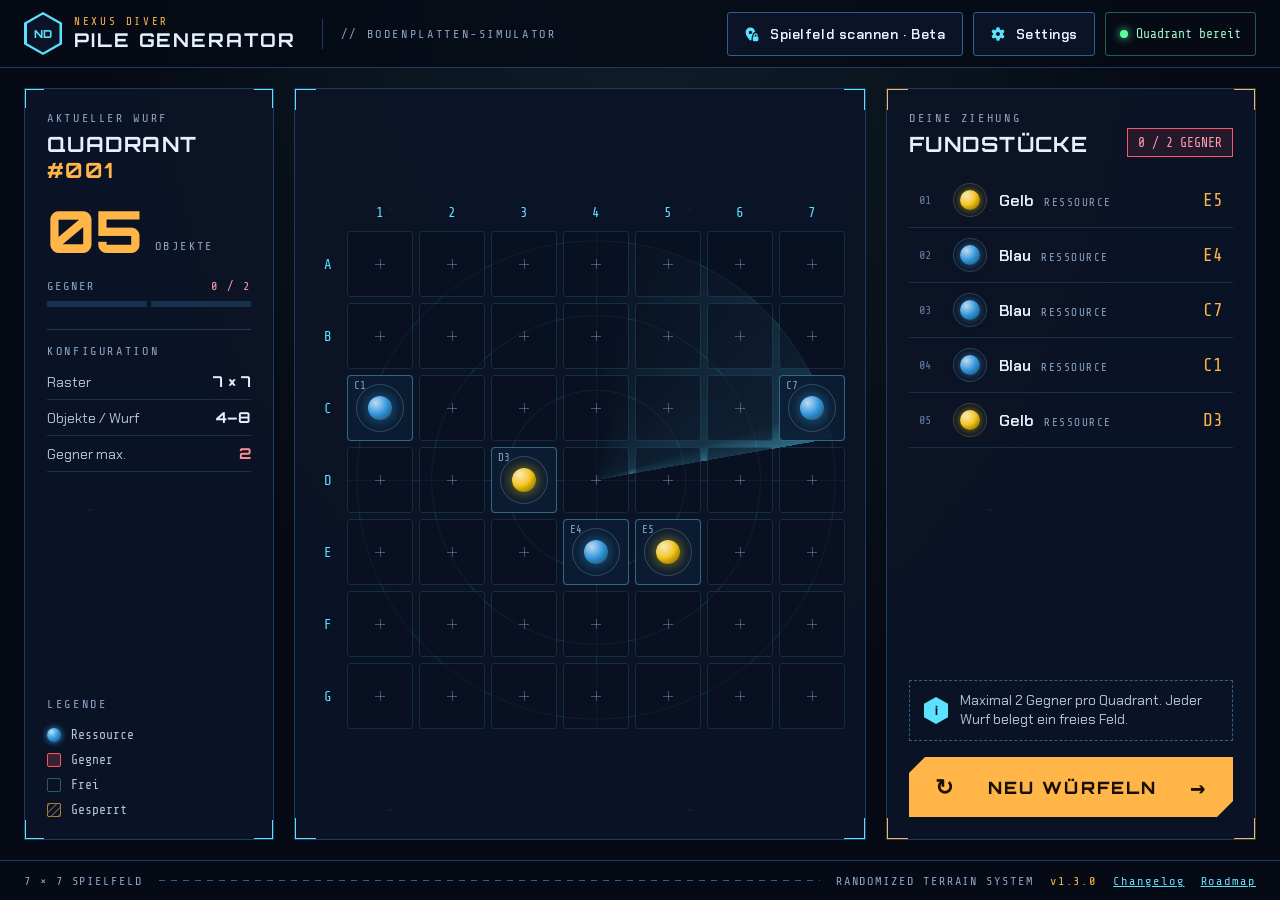
==== commit 59b9a799: "Switch to app layout for desktop and mobile (1.3.0) Desktop (>= 1180 px) now fits the viewport witho" ====
--- a/index.html
+++ b/index.html
@@ -2,14 +2,14 @@
 <html lang="de">
 	<head>
 		<meta charset="UTF-8" />
-		<meta name="viewport" content="width=device-width, initial-scale=1.0" />
+		<meta name="viewport" content="width=device-width, initial-scale=1.0, viewport-fit=cover" />
 		<meta name="theme-color" content="#060a14" />
-		<meta name="application-version" content="1.2.0" />
+		<meta name="application-version" content="1.3.0" />
 		<title>Pile Generator | Spielfeld-Bodenplatten</title>
 		<link rel="stylesheet" href="styles.css" />
 	</head>
 	<body>
-		<main class="app-shell">
+		<div class="app-shell">
 			<header class="app-header">
 				<div class="brand-lockup">
 					<span class="brand-mark" aria-hidden="true"><span>ND</span></span>
@@ -18,14 +18,16 @@
 						<h1>Pile Generator</h1>
 					</div>
 				</div>
+				<p class="header-tagline">// BODENPLATTEN-SIMULATOR</p>
 				<div class="header-actions">
 					<button id="scan-button" class="scan-button" type="button" aria-controls="scan-view" aria-expanded="false">
 						<span class="scan-icon icon-mask" style="--icon: url('img/location-pin-lock-solid-full.svg')" aria-hidden="true"></span>
-						<span>Spielfeld scannen · Beta</span>
+						<span class="btn-label">Spielfeld scannen · Beta</span>
+						<span class="beta-badge" aria-hidden="true">BETA</span>
 					</button>
 					<button id="settings-button" class="settings-button" type="button" aria-controls="settings-view" aria-expanded="false">
 						<span class="settings-icon icon-mask" style="--icon: url('img/gear-solid-full.svg')" aria-hidden="true"></span>
-						<span>Settings</span>
+						<span class="btn-label">Settings</span>
 					</button>
 					<div class="header-meta">
 						<span class="status-dot" aria-hidden="true"></span>
@@ -34,25 +36,7 @@
 				</div>
 			</header>
 
-			<section class="intro" aria-labelledby="page-title">
-				<div>
-					<p class="eyebrow accent-label">BODENPLATTEN-SIMULATOR</p>
-					<h2 id="page-title">
-						Ein neuer Quadrant
-						<br />
-						<em>wartet auf dich.</em>
-					</h2>
-				</div>
-				<div class="intro-side">
-					<p class="intro-copy">Ziehe Ressourcen und Gegner für dein nächstes Spielfeld. Jede Platzierung bleibt fair, zufällig und frei von Doppelbelegungen.</p>
-					<div class="intro-stats">
-						<div class="intro-stat"><strong id="intro-grid-stat">7 × 7</strong><span>Raster</span></div>
-						<div class="intro-stat"><strong id="intro-object-stat">4–8</strong><span>Objekte / Wurf</span></div>
-						<div class="intro-stat is-danger"><strong id="intro-enemy-stat">2</strong><span>Gegner max.</span></div>
-					</div>
-				</div>
-			</section>
-
+			<main class="app-main">
 			<section id="scan-view" class="scan-view" aria-labelledby="scan-title" hidden>
 				<div class="settings-heading">
 					<div>
@@ -168,50 +152,57 @@
 			</section>
 
 			<section class="workspace" aria-label="Spielfeld und Ziehungsdetails">
-				<div class="board-panel">
-					<div class="panel-heading">
-						<div>
-							<p class="section-kicker">AKTUELLER WURF</p>
-							<h3>
-								Quadrant
-								<span id="roll-number">#001</span>
-							</h3>
-						</div>
-						<div class="object-count" aria-live="polite">
-							<strong id="object-count">00</strong>
-							<span>Objekte</span>
-						</div>
-					</div>
+				<aside class="info-panel" aria-label="Wurf-Informationen">
+					<div class="roll-status">
+						<div class="roll-heading">
+							<span class="status-dot" aria-hidden="true"></span>
+							<div>
+								<p class="section-kicker">AKTUELLER WURF</p>
+								<h2 class="panel-title">Quadrant <span id="roll-number">#001</span></h2>
+							</div>
+						</div>
+						<div class="status-chips">
+							<div class="object-count" aria-live="polite">
+								<strong id="object-count">00</strong>
+								<span>Objekte</span>
+							</div>
+							<div class="enemy-meter">
+								<div class="enemy-meter-label"><span>Gegner</span><strong id="enemy-meter-value">0 / 2</strong></div>
+								<div id="enemy-meter-bar" class="enemy-meter-bar" aria-hidden="true"></div>
+							</div>
+						</div>
+					</div>
+					<div class="config-list">
+						<p class="section-kicker">KONFIGURATION</p>
+						<dl>
+							<div class="config-row"><dt>Raster</dt><dd id="intro-grid-stat">7 × 7</dd></div>
+							<div class="config-row"><dt>Objekte / Wurf</dt><dd id="intro-object-stat">4–8</dd></div>
+							<div class="config-row is-danger"><dt>Gegner max.</dt><dd id="intro-enemy-stat">2</dd></div>
+						</dl>
+					</div>
+					<div class="board-footer">
+						<p class="section-kicker">LEGENDE</p>
+						<span><i class="legend-swatch resource-swatch"></i>Ressource</span>
+						<span><i class="legend-swatch enemy-swatch">!</i>Gegner</span>
+						<span class="empty-legend"><i class="legend-swatch empty-swatch"></i>Frei</span>
+						<span><i class="legend-swatch blocked-swatch"></i>Gesperrt</span>
+					</div>
+				</aside>
+
+				<section class="board-panel" aria-label="7 mal 7 Spielfeld">
 					<div class="board-wrap">
-						<div id="board" class="board" aria-label="7 mal 7 Spielfeld"></div>
-					</div>
-					<div class="board-footer">
-						<span>
-							<i class="legend-swatch resource-swatch"></i>
-							Ressourcen
-						</span>
-						<span>
-							<i class="legend-swatch enemy-swatch">!</i>
-							Gegner
-						</span>
-						<span class="empty-legend">
-							<i class="legend-swatch empty-swatch"></i>
-							Frei
-						</span>
-						<span>
-							<i class="legend-swatch blocked-swatch"></i>
-							Gesperrt
-						</span>
-					</div>
-				</div>
+						<div id="board" class="board"></div>
+					</div>
+				</section>
 
 				<aside class="details-panel" aria-labelledby="details-title">
 					<div class="panel-heading compact-heading">
 						<div>
 							<p class="section-kicker">DEINE ZIEHUNG</p>
-							<h3 id="details-title">Fundstücke</h3>
+							<h2 id="details-title" class="panel-title">Fundstücke</h2>
 						</div>
 						<span id="enemy-limit" class="limit-chip">0 / 2 Gegner</span>
+						<span class="rules-short">max. 2 Gegner · 1 Feld pro Objekt</span>
 					</div>
 					<div id="results-list" class="results-list" aria-live="polite"></div>
 					<div class="rules-note">
@@ -225,16 +216,19 @@
 					</button>
 				</aside>
 			</section>
+			</main>
 
 			<footer class="app-footer">
 				<span>7 × 7 SPIELFELD</span>
 				<span class="footer-line" aria-hidden="true"></span>
-				<span>RANDOMIZED TERRAIN SYSTEM</span>
+				<span class="footer-system">RANDOMIZED TERRAIN SYSTEM</span>
 				<span id="app-version" class="app-version"></span>
-				<a class="changelog-link" href="changelog.html">Changelog</a>
-				<a class="changelog-link" href="roadmap.html">Roadmap</a>
+				<span class="footer-links">
+					<a class="changelog-link" href="changelog.html">Changelog</a>
+					<a class="changelog-link" href="roadmap.html">Roadmap</a>
+				</span>
 			</footer>
-		</main>
+		</div>
 		<script src="app.js"></script>
 	</body>
 </html>
--- a/styles.css
+++ b/styles.css
@@ -1,59 +1,56 @@
 /* ==========================================================================
-   Pile Generator – Design „Deep Orbit HUD“
+   Pile Generator – Design „Deep Orbit HUD“ · App-Layout (Desktop + Mobile)
    Hauptansicht nach Vorlage „Pile Generator Design/mockup/styles.css“,
-   darunter Settings, Scan, Changelog/Roadmap und Responsive.
+   darunter Settings, Scan, Changelog/Roadmap.
+   Breakpoints:
+     ≥ 1180 px  Desktop-App: 3 Spalten, alles in 100dvh, keine Seiten-Scrollbar
+     < 1180 px  Kompakt (Tablet/Mobile): gestapelt, max. 640 px breit
    ========================================================================== */
 
 @import url('https://fonts.googleapis.com/css2?family=Orbitron:wght@500;700;800&family=Chakra+Petch:wght@400;500;600&family=Share+Tech+Mono&display=swap');
 
 :root {
-	/* Flächen */
 	--bg: #060a14;
 	--panel: rgba(11, 20, 38, 0.92);
 	--panel-solid: #0b1426;
 	--cell: rgba(8, 16, 32, 0.55);
-
-	/* Linien */
+	--cell-res: rgba(13, 30, 52, 0.92);
+	--cell-enemy: rgba(46, 14, 30, 0.95);
 	--line: #1f3a5c;
 	--line-strong: #2f5f8c;
 	--line-soft: #16304d;
-
-	/* Akzente */
 	--cyan: #5ce1ff;
 	--amber: #ffb547;
 	--danger: #ff5468;
 	--danger-soft: #ff8a99;
 	--ok: #5dff9e;
-
-	/* Text (alle Werte ≥ 4.5:1 auf --panel-solid) */
 	--text: #e6f1ff;
 	--text-2: #b4c6e0;
 	--muted: #8ba3c4;
-	--dim: #5f7ba0; /* nur für dekorative Nummern */
-
-	/* Typo */
+	--dim: #5f7ba0;
+
 	--font-display: 'Orbitron', 'Chakra Petch', sans-serif;
 	--font-body: 'Chakra Petch', system-ui, sans-serif;
 	--font-mono: 'Share Tech Mono', ui-monospace, monospace;
 
-	/* Form */
 	--radius-cell: 4px;
 	--radius-ui: 3px;
-	--bracket-size: 22px;
 	--hex: polygon(50% 0, 100% 25%, 100% 75%, 50% 100%, 0 75%, 0 25%);
 	--chamfer: polygon(16px 0, 100% 0, 100% calc(100% - 16px), calc(100% - 16px) 100%, 0 100%, 0 16px);
+
+	/* Raster-Maße (Desktop) */
+	--axis-size: 26px;
+	--board-gap: 6px;
 }
 
 * { box-sizing: border-box; }
 [hidden] { display: none !important; }
-
+html, body { margin: 0; }
 body {
 	min-width: 320px;
-	margin: 0;
 	color: var(--text);
 	font-family: var(--font-body);
 	background-color: var(--bg);
-	/* Sternenfeld: 1 Schimmer oben + 5 Sternlagen, gekachelt */
 	background-image:
 		radial-gradient(ellipse at 50% -10%, rgba(92, 225, 255, 0.1), transparent 60%),
 		radial-gradient(1px 1px at 30px 40px, #fff 50%, transparent 52%),
@@ -64,13 +61,12 @@
 	background-size: 100% 100%, 300px 300px, 300px 300px, 300px 300px, 300px 300px, 300px 300px;
 	background-attachment: fixed;
 }
-
 button { font: inherit; }
 a { color: var(--cyan); }
 a:hover { color: #b5f1ff; }
 :focus-visible { outline: 2px solid var(--amber); outline-offset: 2px; }
-
-/* Icon-Masken ------------------------------------------------------------ */
+.visually-hidden { position: absolute; width: 1px; height: 1px; overflow: hidden; clip: rect(0 0 0 0); white-space: nowrap; }
+
 .icon-mask {
 	display: inline-block;
 	flex-shrink: 0;
@@ -79,71 +75,67 @@
 	mask: var(--icon) center / contain no-repeat;
 }
 
-/* Layout ----------------------------------------------------------------- */
+/* ==========================================================================
+   App-Rahmen: Kopfleiste / Inhalt / Statusleiste
+   ========================================================================== */
 .app-shell {
-	width: min(1240px, calc(100% - 64px));
-	margin: 0 auto;
-	padding: 28px 0;
-	display: flex;
-	flex-direction: column;
-	gap: 30px;
-}
-
-/* Header ----------------------------------------------------------------- */
+	display: grid;
+	grid-template-rows: auto minmax(0, 1fr) auto;
+	min-height: 100dvh;
+}
+
+/* Kopfleiste ------------------------------------------------------------- */
 .app-header {
 	display: flex;
-	flex-wrap: wrap;
 	align-items: center;
 	justify-content: space-between;
 	gap: 20px;
-	padding-bottom: 20px;
+	height: 68px;
+	padding: 0 24px;
 	border-bottom: 1px solid var(--line);
-}
-.brand-lockup { display: flex; align-items: center; gap: 14px; }
+	background: rgba(6, 10, 20, 0.8);
+}
+.brand-lockup { display: flex; align-items: center; gap: 12px; min-width: 0; }
 .brand-mark {
 	display: grid;
 	place-items: center;
-	width: 46px;
-	height: 52px;
+	flex-shrink: 0;
+	width: 38px;
+	height: 43px;
 	clip-path: var(--hex);
 	background: var(--cyan);
 	font-family: var(--font-display);
 	font-weight: 800;
-	font-size: 13px;
+	font-size: 11px;
 	color: var(--cyan);
 }
-/* Innen-Hexagon (Kontur-Effekt) */
-.brand-mark span {
-	display: grid;
-	place-items: center;
-	width: 40px;
-	height: 46px;
-	clip-path: var(--hex);
-	background: var(--panel-solid);
-}
-.eyebrow {
-	margin: 0;
+.brand-mark span { display: grid; place-items: center; width: 33px; height: 38px; clip-path: var(--hex); background: var(--panel-solid); }
+.eyebrow { margin: 0; font-family: var(--font-mono); font-size: 11px; letter-spacing: 0.24em; color: var(--amber); }
+.app-header h1 { margin: 0; font-family: var(--font-display); font-weight: 700; font-size: 19px; letter-spacing: 0.1em; text-transform: uppercase; white-space: nowrap; }
+/* NEU: Untertitel in der Kopfleiste (ersetzt die Intro-Sektion) */
+.header-tagline {
+	display: flex;
+	align-items: center;
+	gap: 18px;
+	margin: 0 auto 0 6px;
 	font-family: var(--font-mono);
 	font-size: 12px;
-	letter-spacing: 0.24em;
-	color: var(--amber);
-}
-.app-header h1 {
-	margin: 0;
-	font-family: var(--font-display);
-	font-weight: 700;
-	font-size: 22px;
-	letter-spacing: 0.1em;
-	text-transform: uppercase;
-}
-.header-actions { display: flex; flex-wrap: wrap; align-items: center; gap: 10px; }
+	letter-spacing: 0.22em;
+	color: var(--muted);
+	white-space: nowrap;
+}
+.header-tagline::before { content: ''; width: 1px; height: 30px; background: var(--line); }
+.header-actions { display: flex; align-items: center; gap: 10px; }
 .scan-button,
 .settings-button {
+	position: relative;
 	display: flex;
 	align-items: center;
+	justify-content: center;
 	gap: 10px;
+	min-width: 44px;
 	min-height: 44px;
-	padding: 0 18px;
+	padding: 0 16px;
 	border: 1px solid var(--line-strong);
 	border-radius: var(--radius-ui);
 	background: var(--panel-solid);
@@ -154,11 +146,10 @@
 	cursor: pointer;
 	transition: border-color 0.15s, background-color 0.15s;
 }
-.scan-button:hover,
-.settings-button:hover,
-.settings-button.active { border-color: var(--cyan); background: rgba(92, 225, 255, 0.08); }
-.scan-icon,
-.settings-icon { width: 16px; height: 16px; color: var(--cyan); }
+.scan-button:hover, .settings-button:hover, .settings-button.active, .scan-button[aria-expanded='true'] { border-color: var(--cyan); background: rgba(92, 225, 255, 0.08); }
+.scan-icon, .settings-icon { width: 16px; height: 16px; color: var(--cyan); }
+/* NEU: Beta-Badge, nur in der Kompaktansicht sichtbar */
+.beta-badge { display: none; }
 .header-meta {
 	display: flex;
 	align-items: center;
@@ -171,63 +162,54 @@
 	font-size: 13px;
 	color: #9df5c0;
 }
-.status-dot {
-	width: 8px;
-	height: 8px;
-	border-radius: 50%;
-	background: var(--ok);
-	box-shadow: 0 0 8px var(--ok);
-}
-
-/* Intro ------------------------------------------------------------------ */
-.intro {
-	display: flex;
-	flex-wrap: wrap;
-	align-items: flex-end;
-	justify-content: space-between;
-	gap: 32px;
-}
-.intro > div:first-child { flex: 999 1 540px; }
-.accent-label {
-	margin: 0 0 14px;
-	font-family: var(--font-mono);
-	font-size: 13px;
-	letter-spacing: 0.24em;
-	color: var(--amber);
-}
-.accent-label::before { content: '// '; }
-.intro h2 {
-	margin: 0;
-	font-family: var(--font-display);
-	font-weight: 800;
-	font-size: clamp(28px, 4.2vw, 46px);
-	line-height: 1.12;
-	letter-spacing: 0.02em;
-	text-transform: uppercase;
-}
-.intro h2 em { font-style: normal; color: var(--cyan); }
-.intro-side { flex: 1 1 340px; max-width: 420px; display: flex; flex-direction: column; gap: 16px; }
-.intro-copy { margin: 0; font-size: 17px; line-height: 1.55; color: var(--text-2); }
-.intro-stats { display: grid; grid-template-columns: repeat(3, minmax(0, 1fr)); gap: 8px; }
-.intro-stat { padding: 10px 12px; border: 1px solid var(--line); background: var(--panel-solid); }
-.intro-stat strong { display: block; font-family: var(--font-display); font-weight: 700; font-size: 18px; }
-.intro-stat span { font-family: var(--font-mono); font-size: 11px; color: var(--muted); text-transform: uppercase; }
-.intro-stat.is-danger strong { color: var(--danger-soft); }
-
-/* Panels mit Eckwinkeln ---------------------------------------------------- */
-.workspace { display: flex; flex-wrap: wrap; gap: 24px; align-items: stretch; }
+.status-dot { width: 8px; height: 8px; border-radius: 50%; background: var(--ok); box-shadow: 0 0 8px var(--ok); flex-shrink: 0; }
+
+/* Statusleiste (Footer) -------------------------------------------------- */
+.app-footer {
+	display: flex;
+	align-items: center;
+	gap: 16px;
+	height: 40px;
+	padding: 0 24px;
+	border-top: 1px solid var(--line);
+	background: rgba(6, 10, 20, 0.8);
+	font-family: var(--font-mono);
+	font-size: 12px;
+	letter-spacing: 0.16em;
+	color: var(--muted);
+}
+.footer-line { flex: 1 1 60px; height: 1px; background: repeating-linear-gradient(90deg, var(--line-strong) 0 6px, transparent 6px 12px); }
+.app-version { color: var(--amber); }
+.changelog-link { padding: 6px 0; }
+.footer-links { display: flex; gap: 16px; }
+
+/* NEU: Inhaltsbereich zwischen Kopf- und Statusleiste */
+.app-main { display: flex; flex-direction: column; min-height: 0; }
+.app-main > .workspace { flex: 1 1 auto; }
+.app-main > .settings-view,
+.app-main > .scan-view { flex: 1 1 auto; min-height: 0; overflow-y: auto; padding: 20px 24px; }
+
+/* ==========================================================================
+   Workspace: 3 Spalten
+   ========================================================================== */
+.workspace {
+	display: grid;
+	grid-template-columns: 250px minmax(0, 1fr) 370px;
+	gap: 20px;
+	min-height: 0;
+	padding: 20px 24px;
+}
+
+/* Panels mit Eckwinkeln -------------------------------------------------- */
+.info-panel,
 .board-panel,
-.details-panel,
-.settings-view,
-.scan-view {
+.details-panel {
 	--bracket: var(--cyan);
+	--bracket-size: 20px;
 	position: relative;
 	min-width: 0;
-	padding: 26px;
+	min-height: 0;
 	border: 1px solid var(--line);
-	display: flex;
-	flex-direction: column;
-	gap: 20px;
 	background:
 		linear-gradient(var(--bracket), var(--bracket)) top left / var(--bracket-size) 2px no-repeat border-box,
 		linear-gradient(var(--bracket), var(--bracket)) top left / 2px var(--bracket-size) no-repeat border-box,
@@ -239,40 +221,80 @@
 		linear-gradient(var(--bracket), var(--bracket)) bottom right / 2px var(--bracket-size) no-repeat border-box,
 		var(--panel);
 }
-.board-panel { flex: 999 1 600px; }
-.details-panel { --bracket: var(--amber); flex: 1 1 360px; gap: 18px; }
-
-.panel-heading { display: flex; align-items: flex-end; justify-content: space-between; gap: 16px; }
-.section-kicker {
-	margin: 0 0 6px;
-	font-family: var(--font-mono);
-	font-size: 12px;
-	letter-spacing: 0.22em;
-	color: var(--muted);
-}
-.panel-heading h3 {
-	margin: 0;
-	font-family: var(--font-display);
-	font-weight: 700;
-	font-size: 24px;
-	letter-spacing: 0.06em;
-	text-transform: uppercase;
-}
+.details-panel { --bracket: var(--amber); }
+
+.section-kicker { margin: 0 0 6px; font-family: var(--font-mono); font-weight: 400; font-size: 12px; letter-spacing: 0.22em; color: var(--muted); }
+.panel-title { margin: 0; font-family: var(--font-display); font-weight: 700; font-size: 21px; letter-spacing: 0.06em; text-transform: uppercase; }
 #roll-number { color: var(--amber); }
-.object-count { text-align: right; }
-.object-count strong {
-	display: block;
-	font-family: var(--font-display);
-	font-weight: 800;
-	font-size: 34px;
-	line-height: 1;
-	color: var(--amber);
-}
-.object-count span { font-family: var(--font-mono); font-size: 12px; letter-spacing: 0.2em; color: var(--muted); text-transform: uppercase; }
-
-/* Board + Radar ---------------------------------------------------------- */
-.board-wrap { position: relative; isolation: isolate; }
-/* Ringe + Fadenkreuz, über dem Zellenbereich (ohne Achsen) zentriert */
+
+/* NEU: Info-Panel (links) ------------------------------------------------- */
+.info-panel { display: flex; flex-direction: column; gap: 22px; padding: 22px; }
+.roll-status { display: flex; flex-direction: column; gap: 22px; }
+.roll-heading { display: flex; align-items: center; gap: 8px; }
+.roll-heading .status-dot { display: none; }
+.status-chips { display: flex; flex-direction: column; gap: 22px; }
+.object-count { display: flex; align-items: flex-end; gap: 12px; }
+.object-count strong { font-family: var(--font-display); font-weight: 800; font-size: 58px; line-height: 0.9; color: var(--amber); }
+.object-count span { padding-bottom: 4px; font-family: var(--font-mono); font-size: 12px; letter-spacing: 0.2em; color: var(--muted); text-transform: uppercase; }
+.enemy-meter { display: flex; flex-direction: column; gap: 8px; }
+.enemy-meter-label { display: flex; justify-content: space-between; font-family: var(--font-mono); font-size: 12px; letter-spacing: 0.16em; color: var(--muted); text-transform: uppercase; }
+.enemy-meter-label strong { font-weight: 400; color: #ff9eaa; }
+.enemy-meter-bar { display: grid; grid-auto-flow: column; grid-auto-columns: minmax(0, 1fr); gap: 4px; }
+.enemy-meter-bar span { height: 6px; background: var(--line-soft); }
+.enemy-meter-bar span.is-filled { background: var(--danger); box-shadow: 0 0 8px rgba(255, 84, 104, 0.6); }
+
+.config-list { margin: 0; border-top: 1px solid var(--line); }
+.config-list .section-kicker { margin: 14px 0 6px; }
+.config-list dl { margin: 0; } /* Kicker steht außerhalb der <dl>, damit das Markup gültig bleibt */
+.config-row { display: flex; align-items: baseline; justify-content: space-between; padding: 8px 0; border-bottom: 1px solid var(--line-soft); }
+.config-row dt { font-size: 14px; color: var(--text-2); }
+.config-row dd { margin: 0; font-family: var(--font-display); font-weight: 700; font-size: 15px; }
+.config-row.is-danger dd { color: var(--danger-soft); }
+
+/* Legende: in 1.2.0 unter dem Board, jetzt unten im Info-Panel */
+.board-footer {
+	display: flex;
+	flex-direction: column;
+	gap: 10px;
+	margin-top: auto;
+	font-family: var(--font-mono);
+	font-size: 13px;
+	color: var(--text-2);
+}
+.board-footer > span { display: flex; align-items: center; gap: 10px; }
+.legend-swatch { display: inline-block; width: 14px; height: 14px; border-radius: 2px; font-size: 0; flex-shrink: 0; }
+.resource-swatch { border-radius: 50%; background: radial-gradient(circle at 32% 28%, #b5e2ff, #3498db 48%, #134a78); box-shadow: 0 0 6px #3498db; }
+.enemy-swatch { border: 1px solid var(--danger); background: rgba(255, 84, 104, 0.2); }
+.empty-swatch { border: 1px solid rgba(92, 225, 255, 0.35); }
+.blocked-swatch { border: 1px solid rgba(255, 181, 71, 0.6); background: repeating-linear-gradient(135deg, rgba(255, 181, 71, 0.35) 0 2px, transparent 2px 5px); }
+
+/* Board-Panel (Mitte) ---------------------------------------------------- */
+.board-panel {
+	--bracket-size: 22px;
+	display: flex;
+	padding: 20px;
+	/* NEU: das Board richtet sich nach der kleineren Seite des Panels */
+	container-type: size;
+	align-items: center;
+	justify-content: center;
+}
+.board-wrap {
+	position: relative;
+	isolation: isolate;
+	width: min(100cqw, 100cqh);
+	height: min(100cqw, 100cqh);
+}
+.board {
+	display: grid;
+	grid-template-columns: var(--axis-size) repeat(var(--grid-columns, 7), minmax(0, 1fr));
+	grid-template-rows: var(--axis-size) repeat(var(--grid-rows, 7), minmax(0, 1fr));
+	gap: var(--board-gap);
+	width: 100%;
+	height: 100%;
+}
+.axis-label { align-self: center; text-align: center; font-family: var(--font-mono); font-size: 14px; color: var(--cyan); }
+
+/* Radar: Ringe + Fadenkreuz + Scan-Kegel, zentriert auf den Zellbereich */
 .board-wrap::before,
 .board-wrap::after {
 	content: '';
@@ -287,51 +309,37 @@
 		linear-gradient(rgba(92, 225, 255, 0.12), rgba(92, 225, 255, 0.12)) center / 1px 100% no-repeat,
 		radial-gradient(circle closest-side, transparent calc(36% - 1px), rgba(92, 225, 255, 0.16) 36%, transparent calc(36% + 1px), transparent calc(66% - 1px), rgba(92, 225, 255, 0.14) 66%, transparent calc(66% + 1px), transparent calc(96% - 1px), rgba(92, 225, 255, 0.12) 96%, transparent calc(96% + 1px));
 }
-/* Scan-Kegel – gedreht wird der Gradient-Winkel, nicht das Element.
-   Ein rotierendes Element würde mit seinen Ecken über den Rand ragen
-   und horizontales Scrollen auslösen. */
+/* Gedreht wird der Gradient-Winkel (kein Überstand, kein Scrollen).
+   Drehung im Uhrzeigersinn: helle, scharfe VORDERKANTE, der Schweif blendet
+   NACH HINTEN (gegen die Drehrichtung) aus. */
 @property --radar-angle {
 	syntax: '<angle>';
 	inherits: false;
-	initial-value: 20deg;
+	initial-value: 0deg;
 }
 .board-wrap::after {
-	/* Dreht im Uhrzeigersinn: helle Vorderkante bei 70deg, Schweif blendet nach hinten aus */
-	background: conic-gradient(from var(--radar-angle), transparent 0deg, rgba(92, 225, 255, 0.18) 70deg, transparent 70deg 360deg);
+	background: conic-gradient(from var(--radar-angle), transparent 0deg, rgba(92, 225, 255, 0.16) 72deg, rgba(92, 225, 255, 0.42) 80deg, transparent 80deg 360deg);
 	-webkit-mask: radial-gradient(circle closest-side, #000 96%, transparent 96.5%);
 	mask: radial-gradient(circle closest-side, #000 96%, transparent 96.5%);
 	animation: radar-sweep 8s linear infinite;
 }
-@keyframes radar-sweep { to { --radar-angle: 380deg; } }
-@media (prefers-reduced-motion: reduce) { .board-wrap::after { animation: none; } }
-
-.board {
-	--axis-size: 28px;
-	--board-gap: 6px;
-	display: grid;
-	grid-template-columns: var(--axis-size) repeat(var(--grid-columns, 7), minmax(0, 1fr));
-	gap: var(--board-gap);
-	align-items: center;
-}
-/* Die Radar-Pseudo-Elemente lesen die Variablen vom .board-wrap */
-.board-wrap { --axis-size: 28px; --board-gap: 6px; }
-
-.axis-label { text-align: center; font-family: var(--font-mono); font-size: 14px; color: var(--cyan); }
-
+@keyframes radar-sweep { to { --radar-angle: 360deg; } }
+@media (prefers-reduced-motion: reduce) { .board-wrap::after { animation: none; --radar-angle: 300deg; } }
+
+/* Zellen (füllen ihre Grid-Zelle, kein aspect-ratio mehr nötig) */
 .cell {
 	position: relative;
 	display: grid;
 	place-items: center;
-	aspect-ratio: 1 / 1;
+	min-width: 0;
+	min-height: 0;
 	border: 1px solid rgba(92, 225, 255, 0.14);
 	border-radius: var(--radius-cell);
 	background: var(--cell);
 	animation: cell-in 0.35s ease-out both;
 }
 @keyframes cell-in { from { opacity: 0; transform: scale(0.92); } }
-@media (prefers-reduced-motion: reduce) { .cell { animation: none; } }
-
-/* Freies Feld: kleines Fadenkreuz */
+@media (prefers-reduced-motion: reduce) { .cell, .result-item { animation: none; } }
 .cell:not(.occupied):not(.blocked)::after {
 	content: '';
 	width: 10px;
@@ -340,126 +348,59 @@
 		linear-gradient(rgba(139, 163, 196, 0.45), rgba(139, 163, 196, 0.45)) center / 100% 1px no-repeat,
 		linear-gradient(rgba(139, 163, 196, 0.45), rgba(139, 163, 196, 0.45)) center / 1px 100% no-repeat;
 }
-/* Koordinate oben links in belegten Feldern (data-label per JS) */
 .cell.occupied::before {
 	content: attr(data-label);
 	position: absolute;
 	top: 4px;
 	left: 6px;
 	font-family: var(--font-mono);
-	font-size: 10px;
+	font-size: 11px;
 	line-height: 1;
 	color: var(--muted);
 }
-
-/* Gesperrt */
-.cell.blocked {
-	border-color: rgba(255, 181, 71, 0.55);
-	background: repeating-linear-gradient(135deg, rgba(255, 181, 71, 0.2) 0 4px, rgba(6, 10, 20, 0.8) 4px 10px);
-}
-
-/* Ressource: Planet mit Orbit */
-.cell.occupied.resource {
-	border-color: rgba(92, 225, 255, 0.4);
-	background: rgba(92, 225, 255, 0.06);
-}
-.cell.occupied.resource::after {
-	content: '';
-	position: absolute;
-	width: 72%;
-	height: 72%;
-	border: 1px solid rgba(230, 241, 255, 0.2);
-	border-radius: 50%;
-}
-/* Planet-Kugel – Farbe kommt aus der Config über --resource-color */
+.cell.blocked { border-color: rgba(255, 181, 71, 0.55); background: repeating-linear-gradient(135deg, rgba(255, 181, 71, 0.2) 0 4px, rgba(6, 10, 20, 0.85) 4px 10px); }
+.cell.occupied.resource { border-color: rgba(92, 225, 255, 0.4); background: var(--cell-res); }
+.cell.occupied.resource::after { content: ''; position: absolute; width: 72%; height: 72%; border: 1px solid rgba(230, 241, 255, 0.2); border-radius: 50%; }
+
 .cell-marker,
 .enemy-resource-dot,
 .result-resource-dot,
-.result-icon:not(.enemy-result-icon) > .planet {
+.result-icon > .planet {
 	border-radius: 50%;
 	background: radial-gradient(circle at 32% 28%, color-mix(in srgb, var(--resource-color) 35%, #fff) 0%, var(--resource-color) 48%, color-mix(in srgb, var(--resource-color) 45%, #000) 100%);
 	box-shadow: 0 0 var(--glow, 14px) color-mix(in srgb, var(--resource-color) 65%, transparent);
 }
 .cell-marker { width: 38%; height: 38%; }
 
-/* Gegner */
-.cell.occupied.enemy {
-	border-color: var(--danger);
-	background: rgba(255, 84, 104, 0.13);
-	box-shadow: 0 0 18px rgba(255, 84, 104, 0.35), inset 0 0 14px rgba(255, 84, 104, 0.2);
-}
+.cell.occupied.enemy { border-color: var(--danger); background: var(--cell-enemy); box-shadow: 0 0 18px rgba(255, 84, 104, 0.35), inset 0 0 14px rgba(255, 84, 104, 0.2); }
 .cell.occupied.enemy::before { color: #ffb3bd; }
-.cell.occupied.enemy::after {
-	content: '';
-	position: absolute;
-	width: 70%;
-	height: 70%;
-	border: 1px dashed rgba(255, 138, 153, 0.55);
-	border-radius: 50%;
-}
+.cell.occupied.enemy::after { content: ''; position: absolute; width: 70%; height: 70%; border: 1px dashed rgba(255, 138, 153, 0.55); border-radius: 50%; }
 .enemy-marker { width: 38%; height: 38%; color: var(--danger-soft); }
-.enemy-resource-dot { --glow: 6px; position: absolute; width: 11px; height: 11px; }
-.enemy-resource-dot-1 { top: 12%; right: 12%; }
-.enemy-resource-dot-2 { bottom: 12%; right: 24%; }
-
-/* Legende ---------------------------------------------------------------- */
-.board-footer {
-	display: flex;
-	flex-wrap: wrap;
-	gap: 22px;
-	padding-top: 14px;
-	border-top: 1px solid var(--line);
-	font-family: var(--font-mono);
-	font-size: 13px;
-	color: var(--text-2);
-}
-.board-footer span { display: flex; align-items: center; gap: 8px; }
-.legend-swatch { display: inline-block; width: 12px; height: 12px; border-radius: 2px; font-size: 0; }
-.resource-swatch { --resource-color: #3498db; border-radius: 50%; background: radial-gradient(circle at 32% 28%, #b5e2ff, #3498db 48%, #134a78); box-shadow: 0 0 6px #3498db; }
-.enemy-swatch { border: 1px solid var(--danger); background: rgba(255, 84, 104, 0.2); }
-.empty-swatch { border: 1px solid rgba(92, 225, 255, 0.35); }
-.blocked-swatch { border: 1px solid rgba(255, 181, 71, 0.6); background: repeating-linear-gradient(135deg, rgba(255, 181, 71, 0.35) 0 2px, transparent 2px 5px); }
-
-/* Fundstücke ------------------------------------------------------------- */
-.limit-chip {
-	padding: 6px 10px;
-	border: 1px solid var(--danger);
-	background: rgba(255, 84, 104, 0.1);
-	font-family: var(--font-mono);
-	font-size: 13px;
-	color: #ff9eaa;
-	text-transform: uppercase;
-	white-space: nowrap;
-}
-.results-list { display: flex; flex-direction: column; counter-reset: result; }
+/* GEÄNDERT: Beute wie im Original links unten / rechts unten */
+.enemy-resource-dot { --glow: 6px; position: absolute; width: 13px; height: 13px; }
+.enemy-resource-dot-1 { bottom: 8%; left: 8%; }
+.enemy-resource-dot-2 { bottom: 8%; right: 8%; }
+
+/* Details-Panel (rechts) ------------------------------------------------- */
+.details-panel { --bracket-size: 22px; display: flex; flex-direction: column; gap: 16px; padding: 22px; }
+.panel-heading { display: flex; align-items: flex-end; justify-content: space-between; gap: 12px; }
+.limit-chip { padding: 6px 10px; border: 1px solid var(--danger); background: rgba(255, 84, 104, 0.1); font-family: var(--font-mono); font-size: 13px; color: #ff9eaa; text-transform: uppercase; white-space: nowrap; }
+/* NEU: Kurzregel, nur kompakt sichtbar */
+.rules-short { display: none; }
+.results-list { flex: 1 1 auto; min-height: 0; overflow-y: auto; display: flex; flex-direction: column; counter-reset: result; }
 .result-item {
 	counter-increment: result;
 	display: flex;
 	align-items: center;
 	gap: 12px;
-	padding: 11px 10px;
+	padding: 10px;
 	border-bottom: 1px solid var(--line-soft);
 	animation: cell-in 0.3s ease-out both;
 }
-.result-item::before {
-	content: counter(result, decimal-leading-zero);
-	width: 22px;
-	flex-shrink: 0;
-	font-family: var(--font-mono);
-	font-size: 12px;
-	color: var(--dim);
-}
+.result-item::before { content: counter(result, decimal-leading-zero); width: 22px; flex-shrink: 0; font-family: var(--font-mono); font-size: 12px; color: var(--dim); }
 .result-item.is-enemy { background: rgba(255, 84, 104, 0.09); }
 .result-main { display: flex; align-items: center; gap: 12px; flex: 1 1 auto; min-width: 0; }
-.result-icon {
-	display: grid;
-	place-items: center;
-	width: 34px;
-	height: 34px;
-	flex-shrink: 0;
-	border: 1px solid rgba(230, 241, 255, 0.18);
-	border-radius: 50%;
-}
+.result-icon { display: grid; place-items: center; width: 34px; height: 34px; flex-shrink: 0; border: 1px solid rgba(230, 241, 255, 0.18); border-radius: 50%; }
 .result-icon > .planet { --glow: 10px; width: 20px; height: 20px; }
 .enemy-result-icon { border: 0; border-radius: 0; clip-path: var(--hex); background: var(--danger); }
 .result-enemy-marker { width: 17px; height: 17px; color: #1a0610; }
@@ -473,24 +414,12 @@
 .result-coordinate { flex-shrink: 0; font-family: var(--font-mono); font-size: 18px; color: var(--amber); }
 .empty-results { margin: 0; padding: 16px 10px; font-family: var(--font-mono); color: var(--muted); }
 
-.rules-note { display: flex; align-items: center; gap: 12px; padding: 12px 14px; border: 1px dashed var(--line-strong); }
-.rules-note p { margin: 0; font-size: 14px; line-height: 1.45; color: var(--text-2); }
-.note-icon {
-	display: grid;
-	place-items: center;
-	width: 24px;
-	height: 27px;
-	flex-shrink: 0;
-	clip-path: var(--hex);
-	background: var(--cyan);
-	font-family: var(--font-display);
-	font-weight: 800;
-	font-size: 12px;
-	color: var(--bg);
-}
+.rules-note { display: flex; align-items: center; gap: 12px; padding: 10px 14px; border: 1px dashed var(--line-strong); }
+.rules-note p { margin: 0; font-size: 14px; line-height: 1.4; color: var(--text-2); }
+.note-icon { display: grid; place-items: center; width: 24px; height: 27px; flex-shrink: 0; clip-path: var(--hex); background: var(--cyan); font-family: var(--font-display); font-weight: 800; font-size: 12px; color: var(--bg); }
 
 .reroll-button {
-	margin-top: auto;
+	flex: 0 0 auto;
 	display: flex;
 	align-items: center;
 	justify-content: space-between;
@@ -511,31 +440,107 @@
 }
 .reroll-button:hover { background: #ffc66e; }
 .reroll-button:active { transform: translateY(1px); }
-.button-icon,
-.button-arrow { font-size: 22px; line-height: 1; }
-
-/* Footer ----------------------------------------------------------------- */
-.app-footer {
-	display: flex;
-	flex-wrap: wrap;
-	align-items: center;
-	gap: 16px;
-	padding-top: 18px;
-	border-top: 1px solid var(--line);
-	font-family: var(--font-mono);
-	font-size: 12px;
-	letter-spacing: 0.16em;
-	color: var(--muted);
-}
-.footer-line { flex: 1 1 60px; height: 1px; background: repeating-linear-gradient(90deg, var(--line-strong) 0 6px, transparent 6px 12px); }
-.app-version { color: var(--amber); }
-
-
-.changelog-link {
-	color: var(--cyan);
-	text-decoration: none;
-}
-.changelog-link:hover { text-decoration: underline; }
+.button-icon, .button-arrow { font-size: 22px; line-height: 1; }
+
+/* ==========================================================================
+   Desktop-App ≥ 1180 px: exakt Viewporthöhe
+   ========================================================================== */
+@media (min-width: 1180px) and (min-height: 700px) {
+	.app-shell { height: 100dvh; overflow: hidden; }
+}
+
+/* ==========================================================================
+   Kompakt < 1180 px (Tablet & Mobile) – Artboard „Deep Orbit HUD · Mobile“
+   ========================================================================== */
+@media (max-width: 1179px) {
+	:root { --axis-size: 16px; --board-gap: 4px; }
+
+	.app-header { height: 60px; padding: 0 12px 0 14px; gap: 10px; }
+	.brand-lockup { gap: 10px; }
+	.brand-mark { width: 32px; height: 36px; font-size: 9px; }
+	.brand-mark span { width: 27px; height: 31px; }
+	.eyebrow { font-size: 10px; letter-spacing: 0.22em; }
+	.app-header h1 { font-size: 15px; letter-spacing: 0.08em; }
+	.header-tagline, .header-meta { display: none; }
+	.header-actions { gap: 8px; }
+	.scan-button, .settings-button { width: 44px; padding: 0; }
+	.scan-icon, .settings-icon { width: 18px; height: 18px; }
+	.btn-label { position: absolute; width: 1px; height: 1px; overflow: hidden; clip: rect(0 0 0 0); white-space: nowrap; }
+	.beta-badge { display: block; position: absolute; top: -6px; right: -6px; padding: 1px 4px; background: var(--amber); color: #1a1000; font-family: var(--font-mono); font-size: 9px; line-height: 12px; }
+
+	.workspace {
+		display: flex;
+		flex-direction: column;
+		gap: 10px;
+		width: 100%;
+		max-width: 640px;
+		margin: 0 auto;
+		padding: 12px 12px 0;
+	}
+
+	/* Info-Panel wird zur Statuszeile */
+	.info-panel { flex-direction: row; align-items: center; justify-content: space-between; gap: 8px; padding: 0; border: 0; background: none; min-height: 40px; }
+	.roll-status { flex: 1 1 auto; flex-direction: row; align-items: center; justify-content: space-between; gap: 6px; }
+	.roll-heading .section-kicker { display: none; }
+	.roll-heading .status-dot { display: block; }
+	.panel-title { font-size: 15px; }
+	.info-panel .panel-title { white-space: nowrap; }
+	.status-chips { flex-direction: row; align-items: center; gap: 6px; }
+	.object-count { align-items: baseline; gap: 5px; padding: 5px 8px; border: 1px solid var(--line); background: var(--panel-solid); }
+	.object-count strong { font-size: 14px; line-height: 1; }
+	.object-count span { padding: 0; font-size: 11px; letter-spacing: 0; }
+	.enemy-meter { padding: 5px 8px; border: 1px solid var(--danger); background: rgba(255, 84, 104, 0.1); }
+	.enemy-meter-label { gap: 4px; font-size: 12px; letter-spacing: 0; color: #ff9eaa; }
+	.enemy-meter-label > span { order: 2; }
+	/* Chips einzeilig halten; auf sehr schmalen Geräten rutscht die Chip-Gruppe in eine zweite Zeile */
+	.enemy-meter-label { white-space: nowrap; }
+	.roll-status { flex-wrap: wrap; }
+	.enemy-meter-bar, .config-list, .info-panel .board-footer { display: none; }
+
+	/* Board in voller Breite, quadratisch */
+	.board-panel { --bracket-size: 14px; display: block; padding: 8px; container-type: normal; }
+	.board-wrap { width: 100%; height: auto; aspect-ratio: 1 / 1; }
+	.axis-label { font-size: 12px; }
+	.cell { border-radius: 3px; }
+	.cell:not(.occupied):not(.blocked)::after { width: 8px; height: 8px; }
+	.cell.occupied::before { display: none; }
+	.cell-marker { width: 44%; height: 44%; }
+	.cell.occupied.resource::after { width: 76%; height: 76%; }
+	.cell.occupied.enemy::after { display: none; }
+	.enemy-marker { width: 46%; height: 46%; }
+	.enemy-resource-dot { width: 8px; height: 8px; }
+	.enemy-resource-dot-1 { bottom: 6%; left: 6%; }
+	.enemy-resource-dot-2 { bottom: 6%; right: 6%; }
+
+	/* Fundstücke als 2-Spalten-Kacheln */
+	.details-panel { display: contents; }
+	.panel-heading { align-items: baseline; }
+	.details-panel .section-kicker, .limit-chip, .rules-note { display: none; }
+	.details-panel .panel-title { font-family: var(--font-mono); font-weight: 400; font-size: 12px; letter-spacing: 0.22em; color: var(--muted); }
+	.rules-short { display: inline; font-family: var(--font-mono); font-size: 11px; color: var(--muted); }
+	.results-list { flex: 0 0 auto; display: grid; grid-template-columns: repeat(2, minmax(0, 1fr)); gap: 6px; overflow: visible; }
+	.result-item { gap: 8px; min-height: 44px; padding: 6px 10px; border: 1px solid var(--line); background: var(--panel); }
+	.result-item::before { display: none; }
+	.result-item.is-enemy { border-color: rgba(255, 84, 104, 0.6); background: var(--cell-enemy); }
+	.result-main { gap: 8px; }
+	.result-icon { width: 18px; height: 18px; border: 0; }
+	.result-icon > .planet { --glow: 8px; width: 18px; height: 18px; }
+	.enemy-result-icon { width: 22px; height: 25px; }
+	.result-enemy-marker { width: 12px; height: 12px; }
+	.result-name { font-size: 14px; line-height: 1.15; white-space: nowrap; overflow: hidden; text-overflow: ellipsis; }
+	.result-type { display: none; }
+	.result-enemy-resources { gap: 4px; margin-top: 2px; font-size: 0; }
+	.result-resource { gap: 0; }
+	.result-resource-dot { --glow: 4px; width: 9px; height: 9px; }
+	.result-resource-separator { font-size: 10px; }
+	.result-coordinate { font-size: 15px; }
+
+	.reroll-button { min-height: 56px; padding: 0 22px; font-size: 16px; margin-top: auto; clip-path: polygon(14px 0, 100% 0, 100% calc(100% - 14px), calc(100% - 14px) 100%, 0 100%, 0 14px); }
+
+	.app-footer { justify-content: space-between; gap: 10px; padding: 0 14px; border-top: 0; background: none; font-size: 11px; letter-spacing: 0.12em; max-width: 640px; width: 100%; margin: 0 auto; }
+	.footer-line, .footer-system { display: none; }
+	.footer-links { display: flex; gap: 14px; margin-left: auto; }
+}
 
 /* ==========================================================================
    Weitere Ansichten – Settings, Scan, Changelog, Roadmap (an Tokens angeglichen)
@@ -758,17 +763,6 @@
 .scan-legend-swatch.blocked { border: 1px solid rgba(255, 181, 71, 0.6); background: repeating-linear-gradient(135deg, rgba(255, 181, 71, 0.35) 0 2px, transparent 2px 5px); }
 .scan-controls .primary-button,
 .scan-controls .secondary-button { width: 100%; }
-.visually-hidden {
-	position: absolute;
-	width: 1px;
-	height: 1px;
-	padding: 0;
-	overflow: hidden;
-	clip: rect(0, 0, 0, 0);
-	white-space: nowrap;
-	border: 0;
-}
-
 /* Changelog & Roadmap ---------------------------------------------------- */
 .changelog-page {
 	width: min(760px, calc(100% - 64px));
@@ -809,20 +803,13 @@
 .changelog-back { display: inline-block; margin-top: 26px; font-family: var(--font-mono); font-size: 14px; text-decoration: none; }
 .changelog-back:hover { text-decoration: underline; }
 
-/* Responsive ------------------------------------------------------------- */
+
+/* Settings & Scan im Inhaltsbereich (scrollen dort intern) --------------- */
+.settings-view,
+.scan-view { display: flex; flex-direction: column; gap: 20px; }
+
+/* Responsive für Settings, Scan, Changelog -------------------------------- */
 @media (max-width: 900px) {
-	.app-shell { width: calc(100% - 32px); padding: 20px 0 96px; gap: 24px; }
-	.board-panel, .details-panel { flex-basis: 100%; padding: 20px; }
-	.settings-view, .scan-view { padding: 20px; }
-	/* Zentrale Funktion bleibt erreichbar */
-	.reroll-button {
-		position: fixed;
-		z-index: 10;
-		left: 16px;
-		right: 16px;
-		bottom: max(16px, env(safe-area-inset-bottom));
-		box-shadow: 0 8px 30px rgba(0, 0, 0, 0.5);
-	}
 	.changelog-page { width: calc(100% - 32px); }
 }
 @media (max-width: 760px) {
@@ -830,21 +817,7 @@
 	#config-editor { min-height: 380px; }
 }
 @media (max-width: 600px) {
-	.app-header { padding-bottom: 16px; }
-	.header-actions { width: 100%; }
-	.scan-button, .settings-button { flex: 1 1 auto; justify-content: center; padding: 0 12px; }
-	.header-meta { flex-basis: 100%; justify-content: center; }
-	.intro-copy { font-size: 16px; }
-	.intro-stat strong { font-size: 16px; }
-	.panel-heading h3 { font-size: 20px; }
-	.object-count strong { font-size: 28px; }
-	.board, .board-wrap { --axis-size: 18px; --board-gap: 4px; }
-	.axis-label { font-size: 12px; }
-	.cell.occupied::before { display: none; } /* Koordinaten-Label bei kleinen Zellen ausblenden */
-	.enemy-resource-dot { width: 8px; height: 8px; }
-	.result-coordinate { font-size: 16px; }
-	.footer-line { display: none; }
-	.settings-view, .scan-view { padding: 16px; }
+	.app-main > .settings-view, .app-main > .scan-view { padding: 16px 12px; }
 	.settings-heading { flex-direction: column; gap: 8px; }
 	.settings-heading h2 { font-size: 22px; }
 	.config-editor-panel, .config-info, .scan-preview-panel, .scan-controls { padding: 14px; }
@@ -855,3 +828,16 @@
 	#config-editor { font-size: 12px; }
 	.changelog-page .app-header { margin-bottom: 36px; }
 }
+
+/* Schmale Phones: Statuszeile etwas kompakter, damit sie bei 390 px einzeilig bleibt */
+@media (max-width: 420px) {
+	.status-chips { gap: 4px; }
+	.object-count, .enemy-meter { padding: 5px 6px; }
+	.info-panel .panel-title { font-size: 14px; }
+}
+
+/* Sehr schmale Geräte (≤ 360 px): Titel kleiner, damit Logo und Icon-Buttons nebeneinander passen */
+@media (max-width: 360px) {
+	.brand-lockup { gap: 8px; }
+	.app-header h1 { font-size: 13px; letter-spacing: 0.06em; }
+}
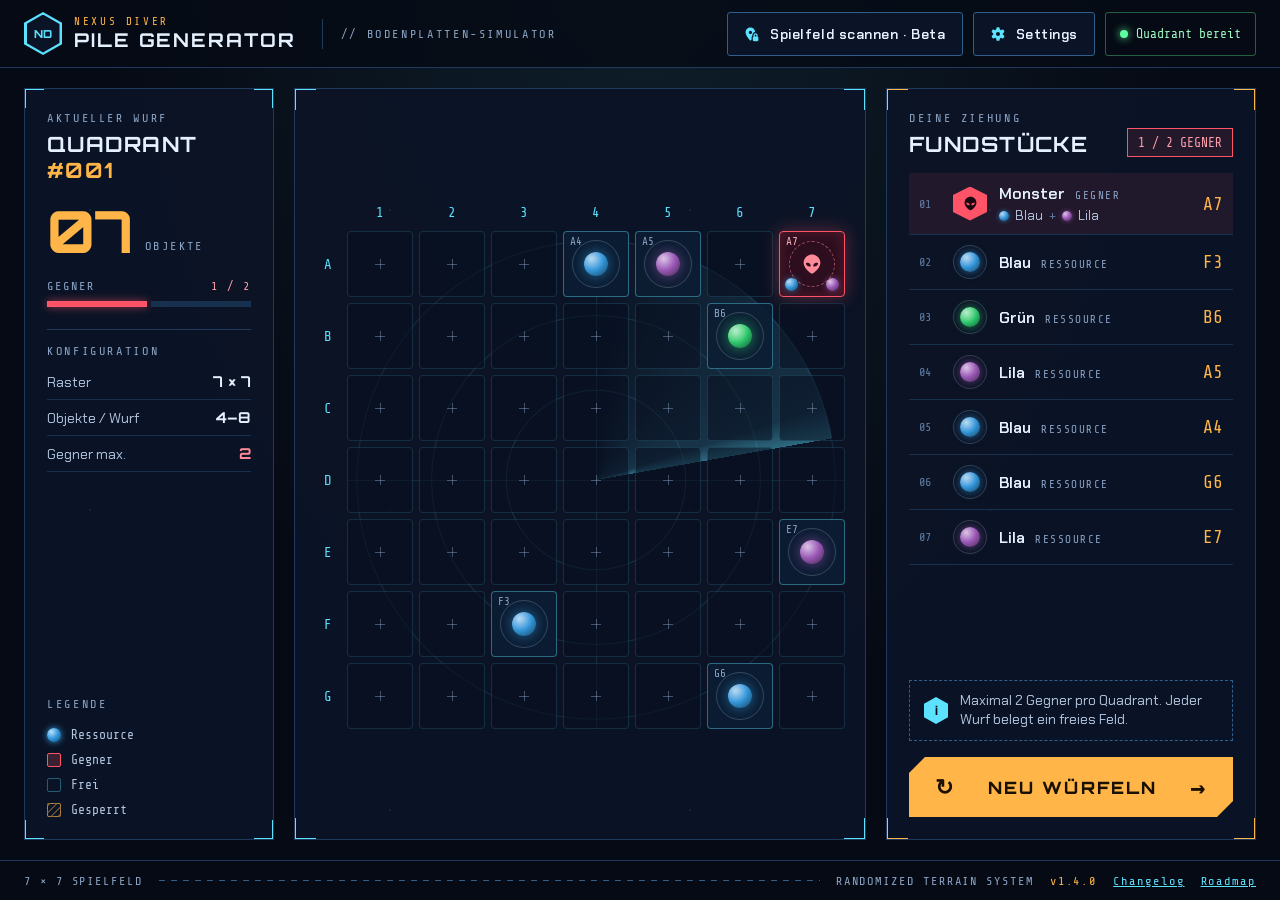
==== commit 86363143: "Make the app installable as a PWA (1.4.0) Adds a web app manifest, app icons in the Deep Orbit style" ====
--- a/index.html
+++ b/index.html
@@ -4,8 +4,15 @@
 		<meta charset="UTF-8" />
 		<meta name="viewport" content="width=device-width, initial-scale=1.0, viewport-fit=cover" />
 		<meta name="theme-color" content="#060a14" />
-		<meta name="application-version" content="1.3.0" />
+		<meta name="application-version" content="1.4.0" />
 		<title>Pile Generator | Spielfeld-Bodenplatten</title>
+		<meta name="mobile-web-app-capable" content="yes" />
+		<meta name="apple-mobile-web-app-capable" content="yes" />
+		<meta name="apple-mobile-web-app-status-bar-style" content="black-translucent" />
+		<meta name="apple-mobile-web-app-title" content="Pile Gen" />
+		<link rel="manifest" href="manifest.webmanifest" />
+		<link rel="icon" type="image/png" sizes="32x32" href="img/app/favicon-32.png" />
+		<link rel="apple-touch-icon" href="img/app/apple-touch-icon.png" />
 		<link rel="stylesheet" href="styles.css" />
 	</head>
 	<body>
--- a/styles.css
+++ b/styles.css
@@ -841,3 +841,11 @@
 	.brand-lockup { gap: 8px; }
 	.app-header h1 { font-size: 13px; letter-spacing: 0.06em; }
 }
+
+/* Installierte Web-App (iOS „black-translucent“, viewport-fit=cover):
+   Kopf- und Statusleiste weichen Notch und Home-Indikator aus. */
+.app-header { height: calc(68px + env(safe-area-inset-top, 0px)); padding-top: env(safe-area-inset-top, 0px); }
+.app-footer { height: calc(40px + env(safe-area-inset-bottom, 0px)); padding-bottom: env(safe-area-inset-bottom, 0px); }
+@media (max-width: 1179px) {
+	.app-header { height: calc(60px + env(safe-area-inset-top, 0px)); }
+}
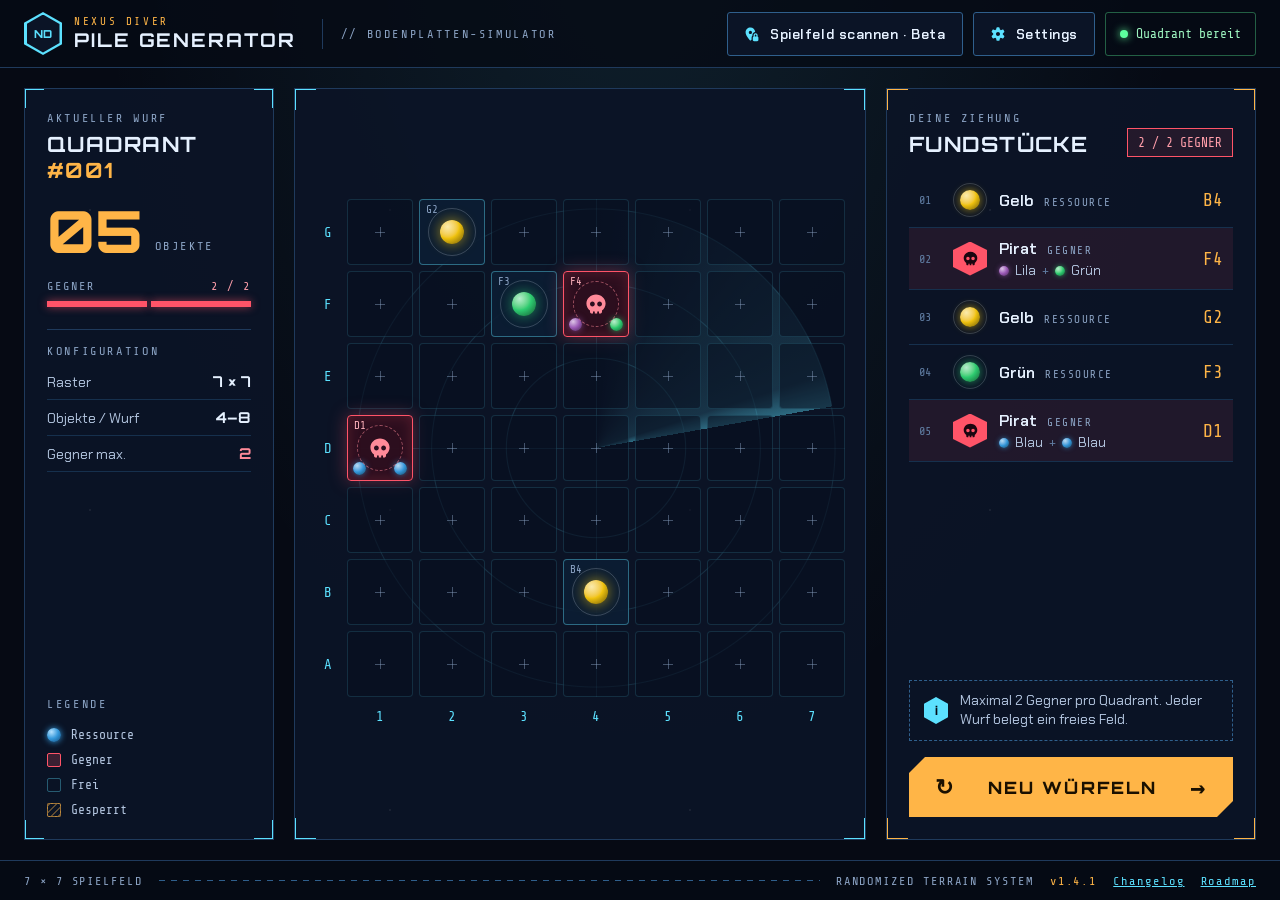
==== commit 7f4e90db: "Release 1.4.1 with changelog for bottom-left coordinates Co-Authored-By: Claude Opus 5.5 <noreply@an" ====
--- a/index.html
+++ b/index.html
@@ -4,7 +4,7 @@
 		<meta charset="UTF-8" />
 		<meta name="viewport" content="width=device-width, initial-scale=1.0, viewport-fit=cover" />
 		<meta name="theme-color" content="#060a14" />
-		<meta name="application-version" content="1.4.0" />
+		<meta name="application-version" content="1.4.1" />
 		<title>Pile Generator | Spielfeld-Bodenplatten</title>
 		<meta name="mobile-web-app-capable" content="yes" />
 		<meta name="apple-mobile-web-app-capable" content="yes" />
--- a/styles.css
+++ b/styles.css
@@ -287,7 +287,7 @@
 .board {
 	display: grid;
 	grid-template-columns: var(--axis-size) repeat(var(--grid-columns, 7), minmax(0, 1fr));
-	grid-template-rows: var(--axis-size) repeat(var(--grid-rows, 7), minmax(0, 1fr));
+	grid-template-rows: repeat(var(--grid-rows, 7), minmax(0, 1fr)) var(--axis-size);
 	gap: var(--board-gap);
 	width: 100%;
 	height: 100%;
@@ -300,7 +300,7 @@
 	content: '';
 	position: absolute;
 	z-index: -1;
-	inset: calc(var(--axis-size) + var(--board-gap)) 0 0 calc(var(--axis-size) + var(--board-gap));
+	inset: 0 0 calc(var(--axis-size) + var(--board-gap)) calc(var(--axis-size) + var(--board-gap));
 	pointer-events: none;
 }
 .board-wrap::before {
